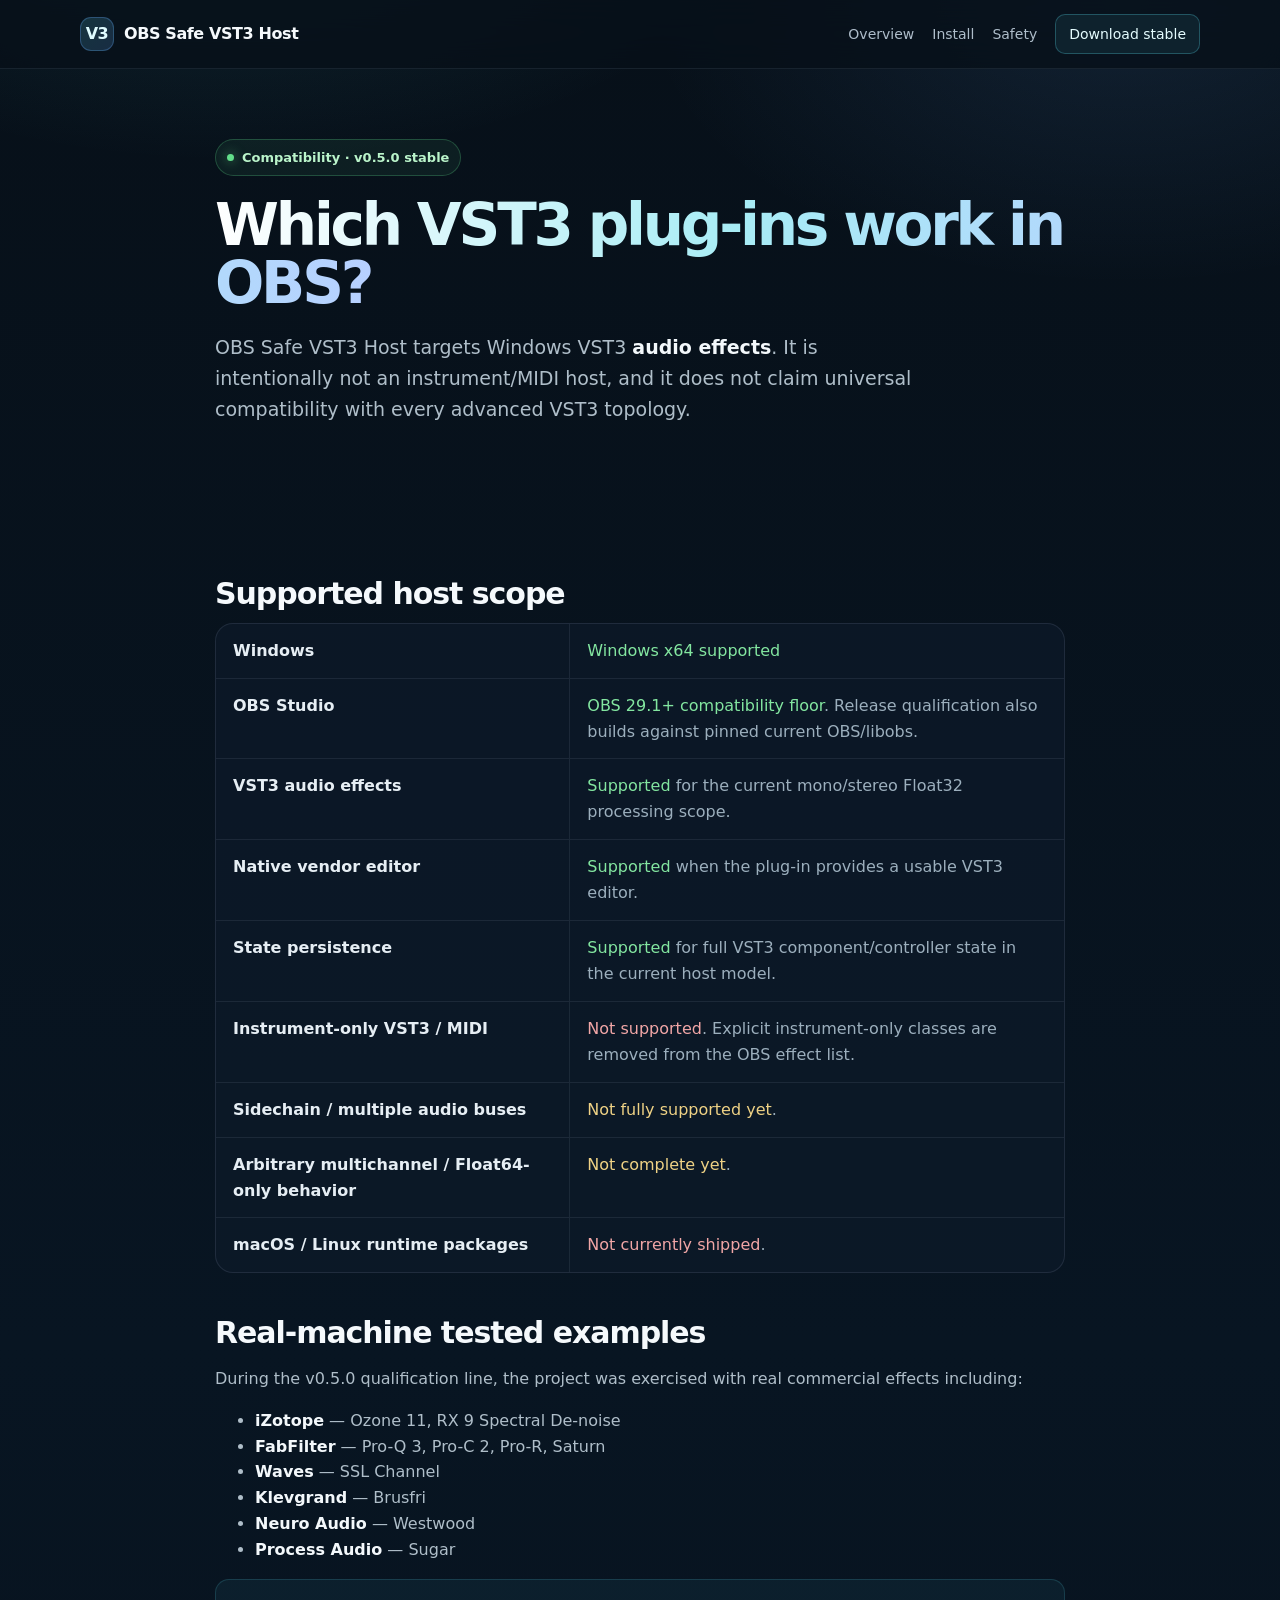
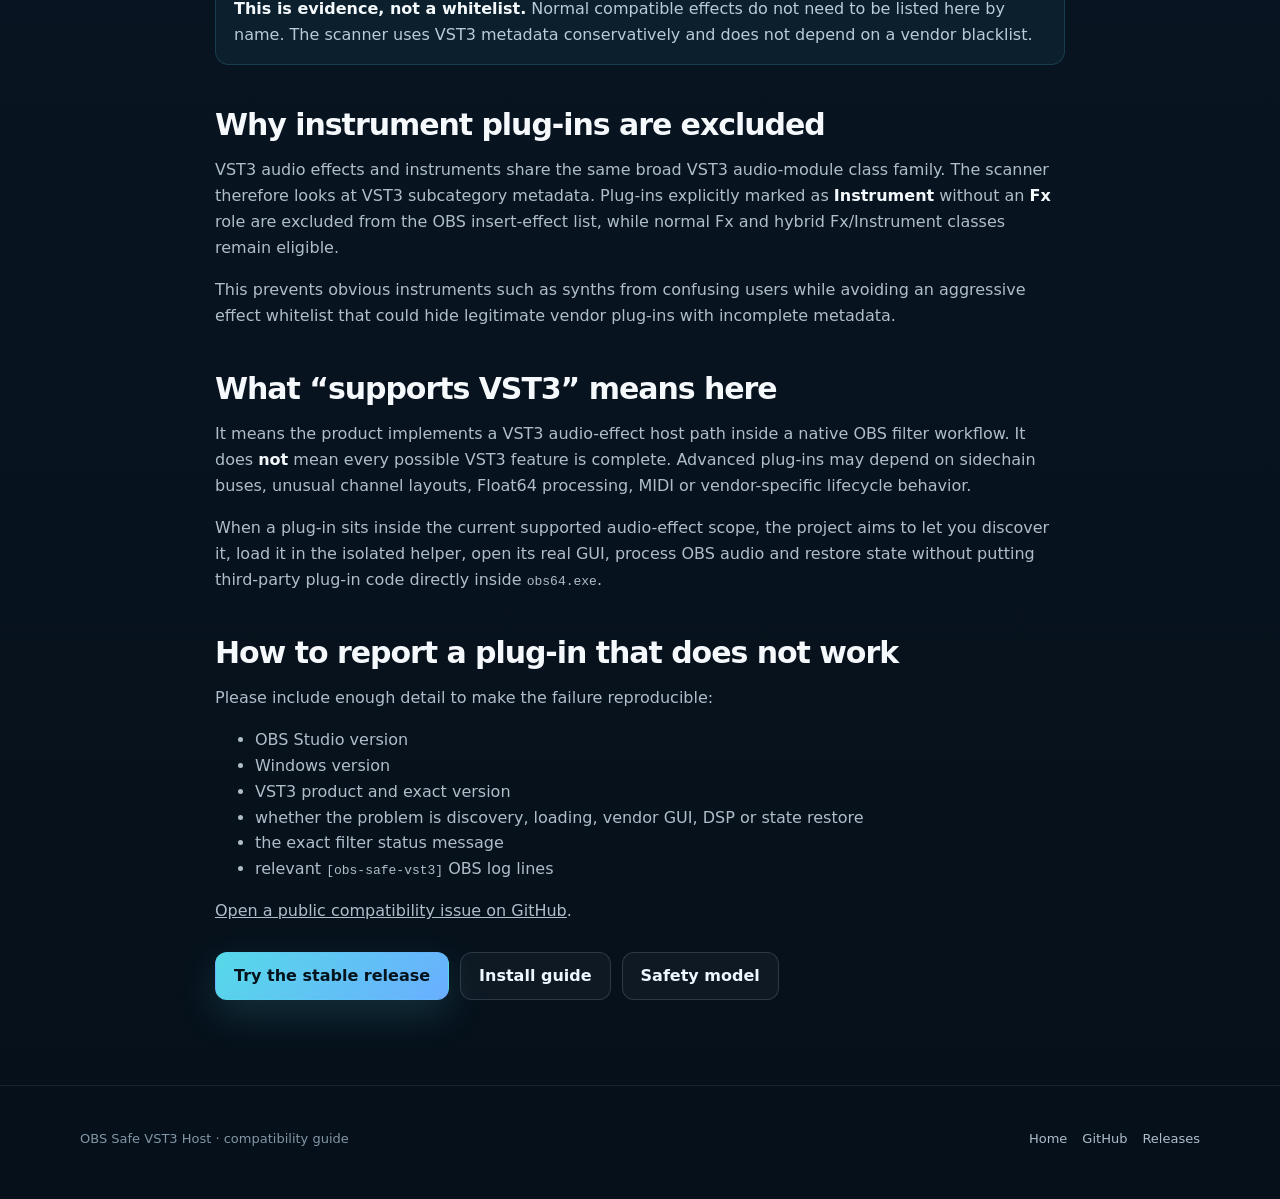
==== docs/compatibility.html @ 2a4b3c39 "docs: add public VST3 compatibility page" ====
<!doctype html>
<html lang="en">
<head>
  <meta charset="utf-8">
  <meta name="viewport" content="width=device-width,initial-scale=1">
  <meta name="theme-color" content="#071019">
  <title>OBS VST3 Compatibility – Which VST3 Plugins Work in OBS?</title>
  <meta name="description" content="OBS Safe VST3 Host compatibility guide: supported VST3 audio effects, tested vendors, OBS versions, Windows scope and current limitations.">
  <meta name="robots" content="index,follow,max-snippet:-1">
  <link rel="canonical" href="https://masarray.github.io/obs-vst3/compatibility.html">
  <link rel="stylesheet" href="site.css">
  <meta property="og:title" content="OBS VST3 Compatibility – Tested Effects and Current Scope">
  <meta property="og:description" content="See the Windows and OBS compatibility scope for VST3 audio effects, plus real-machine tested commercial plug-ins.">
  <meta property="og:url" content="https://masarray.github.io/obs-vst3/compatibility.html">
  <meta property="og:type" content="article">
</head>
<body>
<header class="nav"><div class="wrap navin"><a class="brand" href="./"><span class="mark">V3</span><span>OBS Safe VST3 Host</span></a><nav class="navlinks"><a href="./">Overview</a><a href="install.html">Install</a><a href="safety.html">Safety</a><a class="navcta" href="https://github.com/masarray/obs-vst3/releases/latest">Download stable</a></nav></div></header>
<main>
  <section class="pageHero"><div class="wrap prose"><div class="eyebrow"><span class="pulse"></span> Compatibility · v0.5.0 stable</div><h1><span class="gradient">Which VST3 plug-ins work in OBS?</span></h1><p class="lead">OBS Safe VST3 Host targets Windows VST3 <strong>audio effects</strong>. It is intentionally not an instrument/MIDI host, and it does not claim universal compatibility with every advanced VST3 topology.</p></div></section>
  <section><div class="wrap prose">
    <h2>Supported host scope</h2>
    <div class="compat">
      <div class="row"><div>Windows</div><div><span class="yes">Windows x64 supported</span></div></div>
      <div class="row"><div>OBS Studio</div><div><span class="yes">OBS 29.1+ compatibility floor</span>. Release qualification also builds against pinned current OBS/libobs.</div></div>
      <div class="row"><div>VST3 audio effects</div><div><span class="yes">Supported</span> for the current mono/stereo Float32 processing scope.</div></div>
      <div class="row"><div>Native vendor editor</div><div><span class="yes">Supported</span> when the plug-in provides a usable VST3 editor.</div></div>
      <div class="row"><div>State persistence</div><div><span class="yes">Supported</span> for full VST3 component/controller state in the current host model.</div></div>
      <div class="row"><div>Instrument-only VST3 / MIDI</div><div><span class="no">Not supported</span>. Explicit instrument-only classes are removed from the OBS effect list.</div></div>
      <div class="row"><div>Sidechain / multiple audio buses</div><div><span class="warnTxt">Not fully supported yet</span>.</div></div>
      <div class="row"><div>Arbitrary multichannel / Float64-only behavior</div><div><span class="warnTxt">Not complete yet</span>.</div></div>
      <div class="row"><div>macOS / Linux runtime packages</div><div><span class="no">Not currently shipped</span>.</div></div>
    </div>

    <h2>Real-machine tested examples</h2>
    <p>During the v0.5.0 qualification line, the project was exercised with real commercial effects including:</p>
    <ul>
      <li><strong>iZotope</strong> — Ozone 11, RX 9 Spectral De-noise</li>
      <li><strong>FabFilter</strong> — Pro-Q 3, Pro-C 2, Pro-R, Saturn</li>
      <li><strong>Waves</strong> — SSL Channel</li>
      <li><strong>Klevgrand</strong> — Brusfri</li>
      <li><strong>Neuro Audio</strong> — Westwood</li>
      <li><strong>Process Audio</strong> — Sugar</li>
    </ul>
    <div class="callout"><strong>This is evidence, not a whitelist.</strong> Normal compatible effects do not need to be listed here by name. The scanner uses VST3 metadata conservatively and does not depend on a vendor blacklist.</div>

    <h2>Why instrument plug-ins are excluded</h2>
    <p>VST3 audio effects and instruments share the same broad VST3 audio-module class family. The scanner therefore looks at VST3 subcategory metadata. Plug-ins explicitly marked as <strong>Instrument</strong> without an <strong>Fx</strong> role are excluded from the OBS insert-effect list, while normal Fx and hybrid Fx/Instrument classes remain eligible.</p>
    <p>This prevents obvious instruments such as synths from confusing users while avoiding an aggressive effect whitelist that could hide legitimate vendor plug-ins with incomplete metadata.</p>

    <h2>What “supports VST3” means here</h2>
    <p>It means the product implements a VST3 audio-effect host path inside a native OBS filter workflow. It does <strong>not</strong> mean every possible VST3 feature is complete. Advanced plug-ins may depend on sidechain buses, unusual channel layouts, Float64 processing, MIDI or vendor-specific lifecycle behavior.</p>
    <p>When a plug-in sits inside the current supported audio-effect scope, the project aims to let you discover it, load it in the isolated helper, open its real GUI, process OBS audio and restore state without putting third-party plug-in code directly inside <code>obs64.exe</code>.</p>

    <h2>How to report a plug-in that does not work</h2>
    <p>Please include enough detail to make the failure reproducible:</p>
    <ul>
      <li>OBS Studio version</li>
      <li>Windows version</li>
      <li>VST3 product and exact version</li>
      <li>whether the problem is discovery, loading, vendor GUI, DSP or state restore</li>
      <li>the exact filter status message</li>
      <li>relevant <code>[obs-safe-vst3]</code> OBS log lines</li>
    </ul>
    <p><a href="https://github.com/masarray/obs-vst3/issues">Open a public compatibility issue on GitHub</a>.</p>

    <div class="actions"><a class="btn primary" href="https://github.com/masarray/obs-vst3/releases/latest">Try the stable release</a><a class="btn secondary" href="install.html">Install guide</a><a class="btn secondary" href="safety.html">Safety model</a></div>
  </div></section>
</main>
<footer class="footer"><div class="wrap footerIn"><div>OBS Safe VST3 Host · compatibility guide</div><div class="footerLinks"><a href="./">Home</a><a href="https://github.com/masarray/obs-vst3">GitHub</a><a href="https://github.com/masarray/obs-vst3/releases/latest">Releases</a></div></div></footer>
</body>
</html>
---- docs/site.css ----
:root{--bg:#071019;--bg2:#0a1623;--panel:#0d1b2a;--panel2:#102236;--line:#20364b;--text:#f5f9fc;--muted:#a9bac8;--cyan:#56d9e8;--blue:#6aaeff;--green:#62df8a;--amber:#f2c45e;--danger:#ff9b9b;--max:1120px;--shadow:0 24px 70px rgba(0,0,0,.28)}*{box-sizing:border-box}html{scroll-behavior:smooth}body{margin:0;background:radial-gradient(900px 480px at 18% -5%,rgba(86,217,232,.13),transparent 63%),radial-gradient(780px 460px at 88% 0,rgba(106,174,255,.11),transparent 62%),linear-gradient(180deg,var(--bg) 0%,#081522 48%,#06101a 100%);color:var(--text);font-family:Inter,ui-sans-serif,system-ui,-apple-system,BlinkMacSystemFont,"Segoe UI",sans-serif;line-height:1.62;-webkit-font-smoothing:antialiased}a{color:inherit}.wrap{width:min(var(--max),calc(100% - 36px));margin:0 auto}.nav{position:sticky;top:0;z-index:20;background:rgba(7,16,25,.78);backdrop-filter:blur(16px);border-bottom:1px solid rgba(148,163,184,.12)}.navin{height:68px;display:flex;align-items:center;justify-content:space-between;gap:24px}.brand{display:flex;align-items:center;gap:10px;font-weight:850;text-decoration:none;letter-spacing:-.025em}.mark{width:34px;height:34px;border-radius:11px;display:grid;place-items:center;background:linear-gradient(135deg,rgba(86,217,232,.18),rgba(106,174,255,.18));border:1px solid rgba(106,174,255,.28);font-weight:900;color:#dffbff}.navlinks{display:flex;align-items:center;gap:18px;color:#aebdca;font-size:14px}.navlinks a{text-decoration:none}.navlinks a:hover{color:#fff}.navcta{padding:8px 13px;border:1px solid rgba(86,217,232,.28);border-radius:10px;background:rgba(86,217,232,.08);color:#e5fdff!important}.hero{padding:84px 0 64px}.heroGrid{display:grid;grid-template-columns:1.08fr .92fr;gap:52px;align-items:center}.eyebrow{display:inline-flex;align-items:center;gap:8px;padding:7px 11px;border:1px solid rgba(98,223,138,.25);background:rgba(98,223,138,.07);border-radius:999px;color:#baf4ca;font-size:13px;font-weight:800}.pulse{width:7px;height:7px;background:var(--green);border-radius:50%;box-shadow:0 0 12px rgba(98,223,138,.7)}h1{margin:20px 0 20px;font-size:clamp(42px,6vw,70px);line-height:1;letter-spacing:-.055em}.gradient{background:linear-gradient(90deg,#fff 0%,#a7ecf5 52%,#b7d0ff 100%);-webkit-background-clip:text;background-clip:text;color:transparent}.lead{font-size:19px;color:#b8c7d3;max-width:720px;margin:0}.actions{display:flex;flex-wrap:wrap;gap:11px;margin:28px 0 17px}.btn{display:inline-flex;align-items:center;justify-content:center;gap:8px;min-height:48px;padding:0 18px;border-radius:12px;text-decoration:none;font-weight:850;border:1px solid transparent}.primary{background:linear-gradient(135deg,var(--cyan),var(--blue));color:#04131c;box-shadow:0 14px 38px rgba(86,217,232,.16)}.secondary{border-color:rgba(148,163,184,.23);background:rgba(255,255,255,.035);color:#edf7ff}.trustline{display:flex;flex-wrap:wrap;gap:8px 17px;color:#8fa3b4;font-size:13px}.trustline b{color:#b8f2c8}.mock{border:1px solid rgba(106,174,255,.2);border-radius:23px;background:linear-gradient(180deg,rgba(16,34,54,.92),rgba(9,21,34,.96));padding:24px;box-shadow:var(--shadow)}.mockTop{display:flex;justify-content:space-between;align-items:center;padding-bottom:16px;border-bottom:1px solid rgba(148,163,184,.13);font-size:12px;color:#7f94a5}.dots{display:flex;gap:6px}.dots i{width:8px;height:8px;background:#334b60;border-radius:50%}.form{display:grid;gap:12px;margin-top:19px}.field label{display:block;color:#9fb0bf;font-size:12px;font-weight:750;margin-bottom:6px}.control{height:43px;border:1px solid #28435c;border-radius:10px;background:#101f30;padding:0 13px;display:flex;align-items:center;justify-content:space-between;color:#dfeaf2;font-size:13px}.openBtn{height:49px;border-radius:11px;background:linear-gradient(135deg,rgba(86,217,232,.92),rgba(106,174,255,.95));color:#06131d;display:flex;align-items:center;justify-content:center;font-weight:900}.status{display:flex;gap:8px;align-items:center;color:#a8c5b1;font-size:12px}.status i{width:7px;height:7px;border-radius:50%;background:var(--green)}section{padding:68px 0}.sectionHead{max-width:770px;margin-bottom:32px}.kicker{color:#7edeea;text-transform:uppercase;letter-spacing:.14em;font-size:11px;font-weight:900}h2{font-size:clamp(30px,4vw,46px);line-height:1.08;letter-spacing:-.035em;margin:8px 0 12px}.sectionHead p{color:var(--muted);font-size:17px;margin:0}.grid3{display:grid;grid-template-columns:repeat(3,1fr);gap:15px}.card{border:1px solid rgba(148,163,184,.15);background:rgba(13,27,42,.78);border-radius:18px;padding:23px}.card h3{margin:0 0 8px;font-size:18px}.card p{margin:0;color:#94a8b8;font-size:14px}.icon{width:40px;height:40px;border-radius:12px;display:grid;place-items:center;margin-bottom:15px;background:rgba(86,217,232,.08);border:1px solid rgba(86,217,232,.16);color:#bdf7ff;font-weight:900}.steps{display:grid;grid-template-columns:repeat(3,1fr);gap:16px;counter-reset:s}.step{counter-increment:s;border:1px solid rgba(148,163,184,.15);background:linear-gradient(180deg,rgba(16,34,54,.72),rgba(10,23,36,.74));border-radius:18px;padding:23px}.step:before{content:counter(s);width:34px;height:34px;border-radius:10px;display:grid;place-items:center;background:rgba(106,174,255,.1);border:1px solid rgba(106,174,255,.2);color:#dceeff;font-weight:900;margin-bottom:30px}.step h3{margin:0 0 7px}.step p{margin:0;color:#94a8b8;font-size:14px}.safety{display:grid;grid-template-columns:.9fr 1.1fr;gap:20px}.shield,.copyPanel{border:1px solid rgba(148,163,184,.15);border-radius:22px;background:rgba(13,27,42,.76)}.shield{min-height:360px;display:grid;place-items:center;text-align:center;padding:28px}.shieldMark{width:105px;height:105px;border-radius:28px;display:grid;place-items:center;background:radial-gradient(circle,rgba(86,217,232,.24),rgba(106,174,255,.07));border:1px solid rgba(86,217,232,.24);font-size:46px}.shield strong{display:block;margin-top:16px;font-size:22px}.shield p{color:#9db0be;max-width:390px;margin:7px auto 0;font-size:14px}.copyPanel{padding:28px}.copyPanel h2{margin-top:0}.copyPanel>p{color:var(--muted)}.ticks{display:grid;gap:12px;margin-top:20px}.tick{display:grid;grid-template-columns:24px 1fr;gap:9px;color:#bcc9d3;font-size:14px}.tick b{color:#eef8ff}.tick span:first-child{color:var(--green);font-weight:900}.notice{border:1px solid rgba(242,196,94,.2);background:rgba(242,196,94,.06);border-radius:13px;padding:13px 15px;color:#dec991;font-size:13px;margin-top:18px}.compat{border:1px solid rgba(148,163,184,.15);border-radius:18px;overflow:hidden;background:rgba(13,27,42,.7)}.row{display:grid;grid-template-columns:1fr 1.4fr;border-bottom:1px solid rgba(148,163,184,.12)}.row:last-child{border-bottom:0}.row>div{padding:14px 17px}.row>div:first-child{font-weight:780;color:#e6eef4}.row>div:last-child{border-left:1px solid rgba(148,163,184,.12);color:#9cafbd}.yes{color:#83e6a0}.warnTxt{color:#efd285}.no{color:#f1a6a6}.brands{display:flex;flex-wrap:wrap;gap:9px;margin-top:18px}.brandPill{padding:8px 11px;border-radius:999px;background:rgba(255,255,255,.035);border:1px solid rgba(148,163,184,.15);color:#bccbd6;font-size:13px}.downloadBox{display:grid;grid-template-columns:1.08fr .92fr;gap:20px;border:1px solid rgba(86,217,232,.2);border-radius:23px;padding:28px;background:linear-gradient(135deg,rgba(18,43,61,.78),rgba(11,26,42,.84))}.downloadBox h2{margin-top:0}.downloadBox p{color:#a9bbc8}.releaseCard{border:1px solid rgba(148,163,184,.15);border-radius:17px;background:rgba(5,13,21,.45);padding:19px}.releaseCard strong{display:block;font-size:18px}.releaseCard code{display:block;color:#9de5ee;font-size:12px;overflow-wrap:anywhere;margin:8px 0}.small{font-size:12px!important;color:#8398a9!important}.faq{display:grid;gap:10px}.faq details{border:1px solid rgba(148,163,184,.15);border-radius:14px;background:rgba(13,27,42,.7);padding:15px 17px}.faq summary{cursor:pointer;font-weight:820}.faq p{color:#a8b9c6;font-size:14px;margin:10px 0 2px}.pageHero{padding:70px 0 42px}.pageHero h1{font-size:clamp(38px,5vw,58px);max-width:900px}.prose{max-width:850px}.prose h2{margin-top:44px;font-size:30px}.prose h3{margin-top:28px}.prose p,.prose li{color:#afbec9}.prose strong{color:#f3f8fb}.code{padding:14px 16px;border-radius:12px;background:#040b12;border:1px solid rgba(148,163,184,.15);font:13px/1.6 ui-monospace,SFMono-Regular,Menlo,Consolas,monospace;color:#a7e8ef;overflow:auto}.callout{padding:16px 18px;border-radius:14px;background:rgba(86,217,232,.06);border:1px solid rgba(86,217,232,.16);color:#b8cbd7}.footer{padding:42px 0 50px;border-top:1px solid rgba(148,163,184,.12);color:#8296a6;font-size:13px}.footerIn{display:flex;justify-content:space-between;gap:24px;flex-wrap:wrap}.footer a{color:#aebfcb;text-decoration:none}.footerLinks{display:flex;gap:15px;flex-wrap:wrap}@media(max-width:850px){.heroGrid,.safety,.downloadBox{grid-template-columns:1fr}.grid3,.steps{grid-template-columns:1fr}.mock{max-width:620px}.navlinks a:not(.navcta){display:none}.hero{padding-top:58px}.row{grid-template-columns:1fr}.row>div:last-child{border-left:0;border-top:1px solid rgba(148,163,184,.1)}}
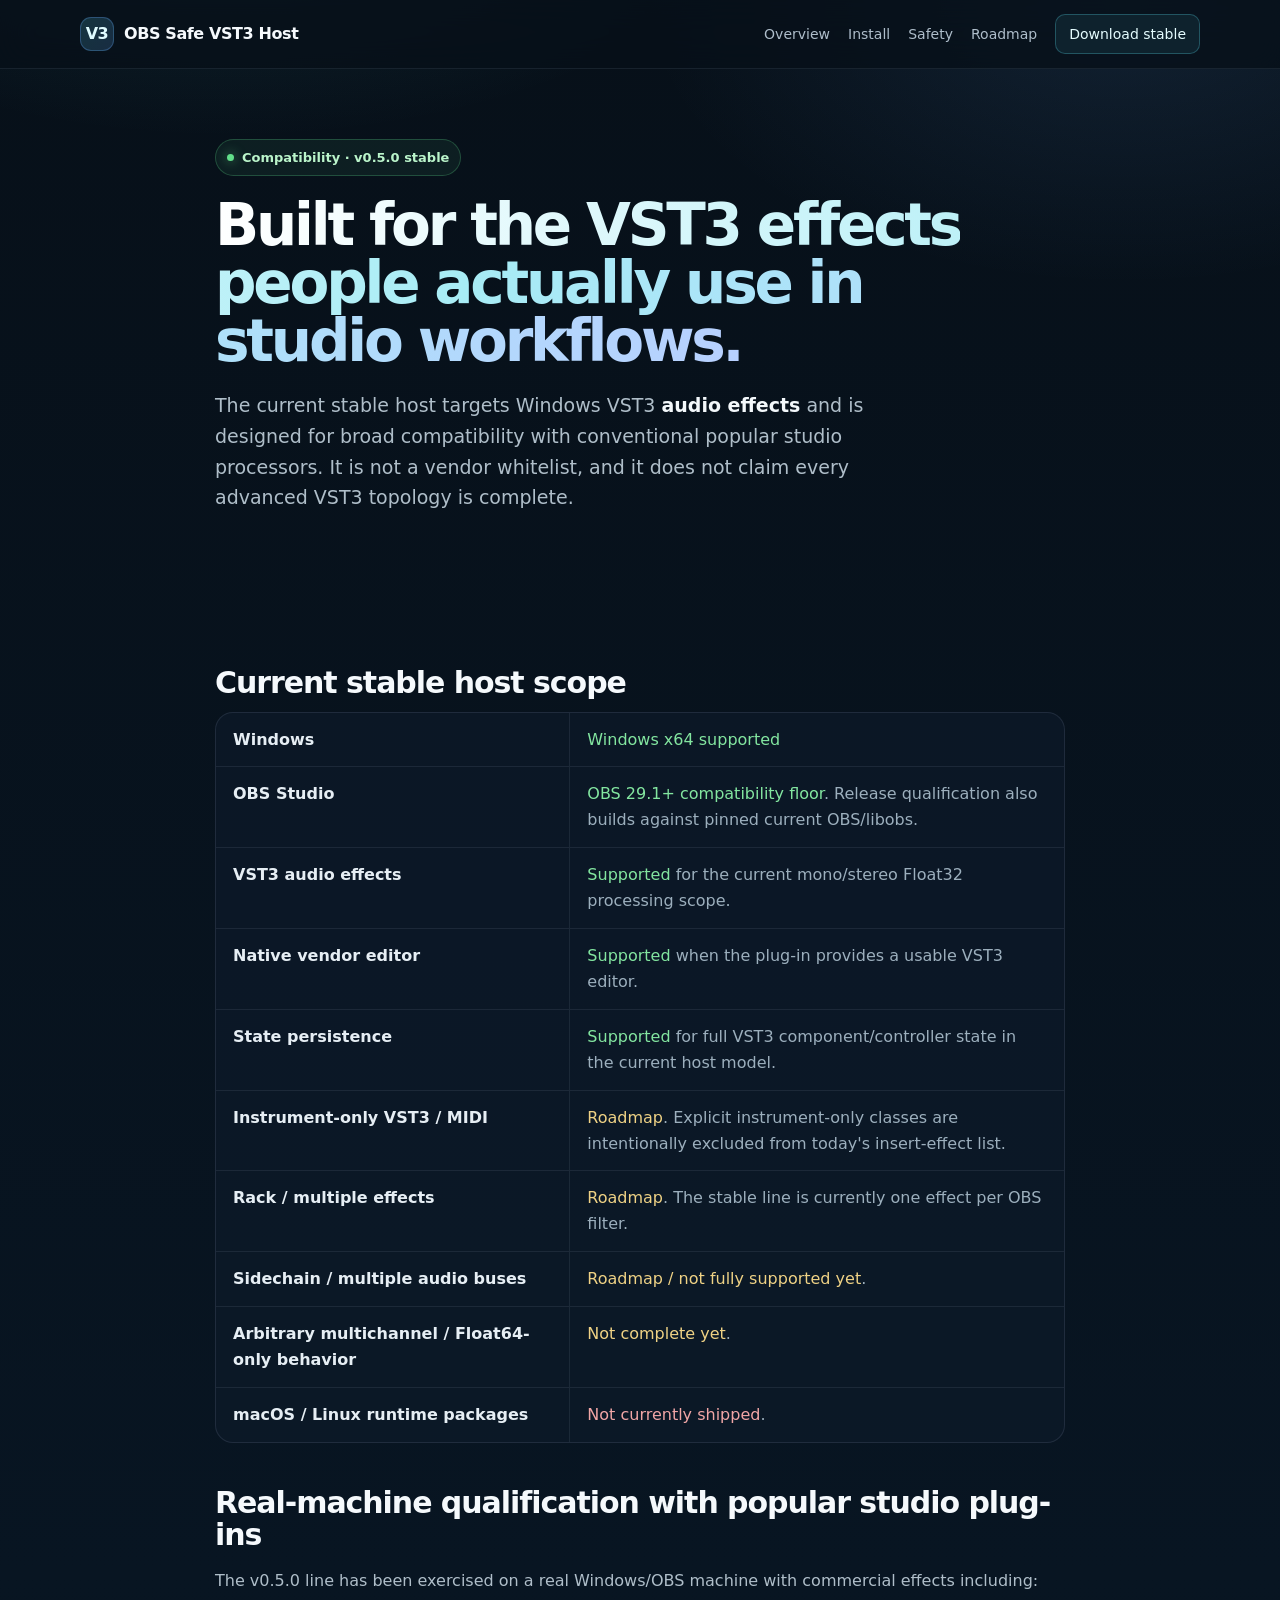
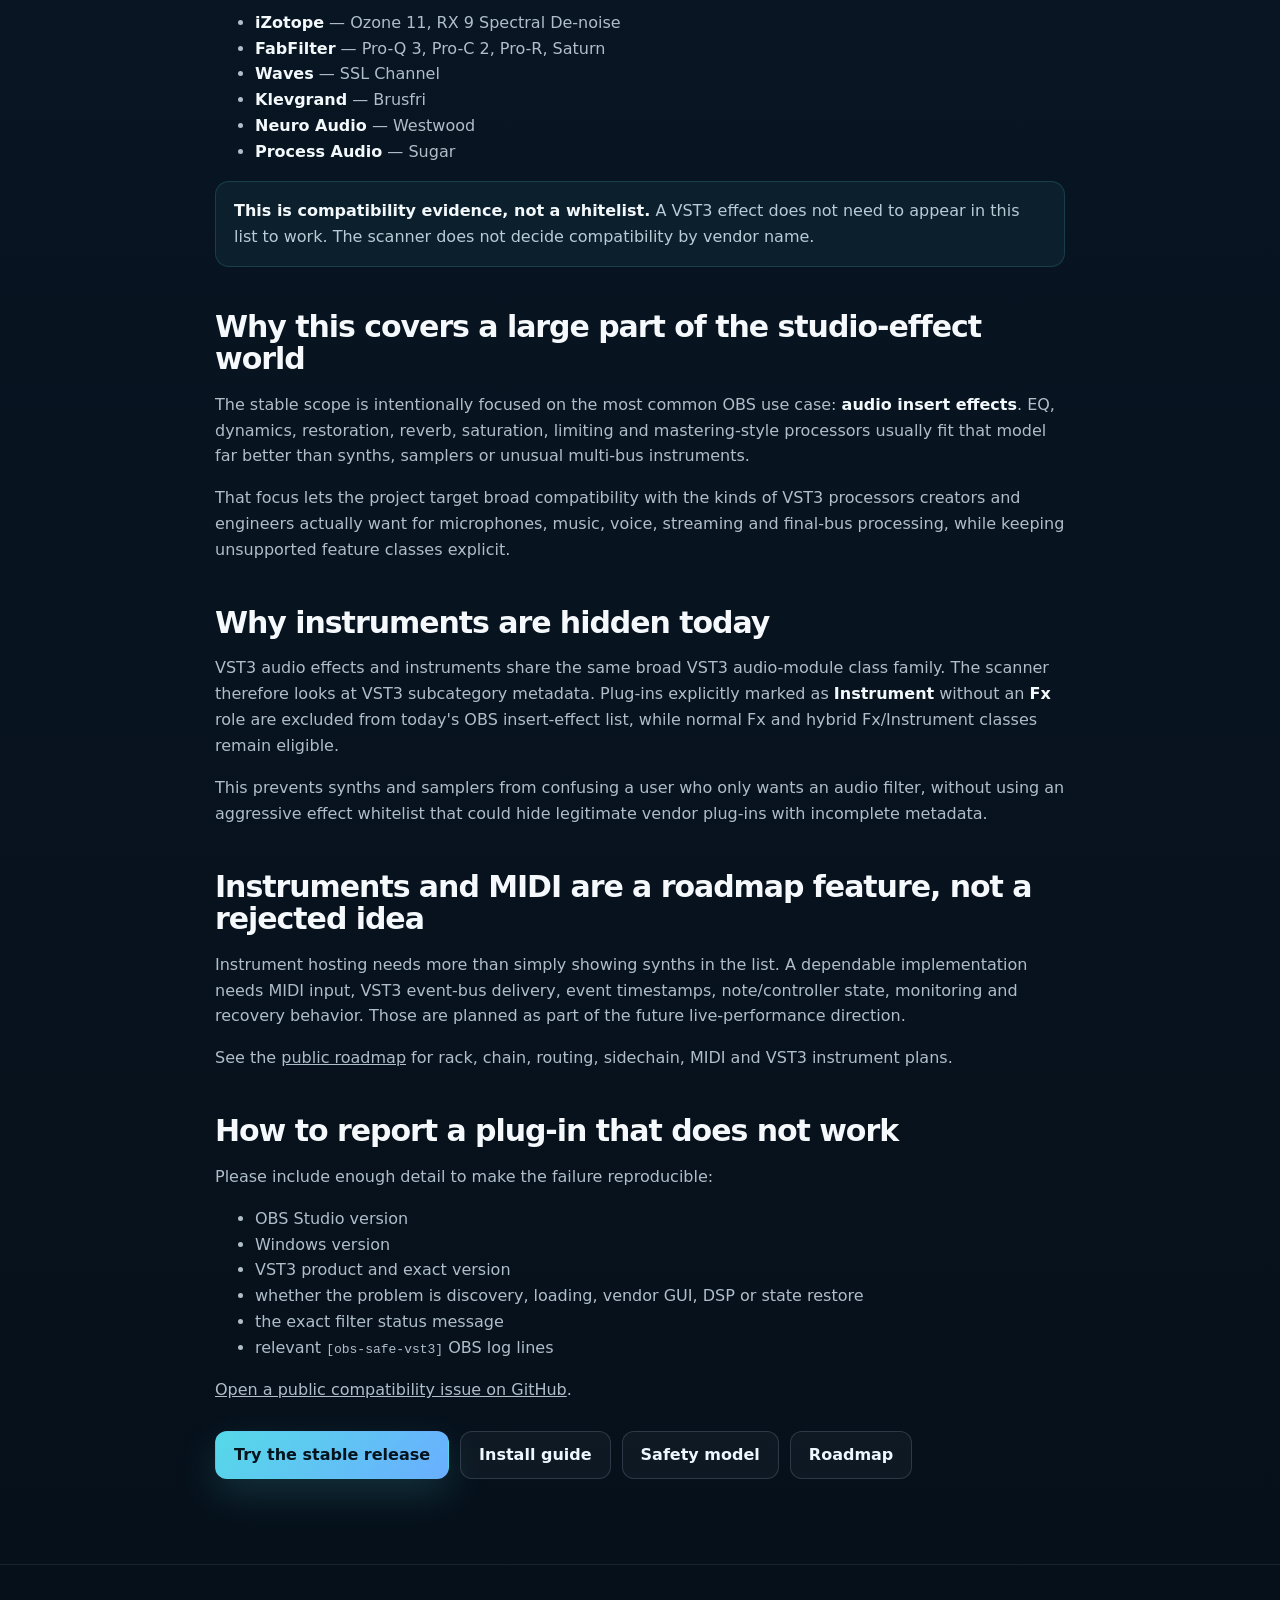
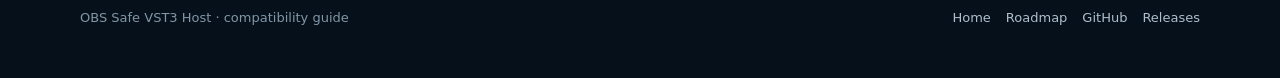
==== commit 98e81ac7: "docs: sharpen popular VST3 compatibility positioning" ====
--- a/docs/compatibility.html
+++ b/docs/compatibility.html
@@ -4,36 +4,37 @@
   <meta charset="utf-8">
   <meta name="viewport" content="width=device-width,initial-scale=1">
   <meta name="theme-color" content="#071019">
-  <title>OBS VST3 Compatibility – Which VST3 Plugins Work in OBS?</title>
-  <meta name="description" content="OBS Safe VST3 Host compatibility guide: supported VST3 audio effects, tested vendors, OBS versions, Windows scope and current limitations.">
+  <title>OBS VST3 Compatibility – Popular Studio Plugins in OBS</title>
+  <meta name="description" content="See which VST3 audio effects work with OBS Safe VST3 Host, real-machine tested studio plug-ins, Windows/OBS scope, limitations and future instrument support.">
   <meta name="robots" content="index,follow,max-snippet:-1">
   <link rel="canonical" href="https://masarray.github.io/obs-vst3/compatibility.html">
   <link rel="stylesheet" href="site.css">
-  <meta property="og:title" content="OBS VST3 Compatibility – Tested Effects and Current Scope">
-  <meta property="og:description" content="See the Windows and OBS compatibility scope for VST3 audio effects, plus real-machine tested commercial plug-ins.">
+  <meta property="og:title" content="OBS VST3 Compatibility – Popular Studio Effects and Current Scope">
+  <meta property="og:description" content="Broad VST3 audio-effect compatibility for OBS, with real-machine qualification across popular commercial studio plug-ins and a clear current scope.">
   <meta property="og:url" content="https://masarray.github.io/obs-vst3/compatibility.html">
   <meta property="og:type" content="article">
 </head>
 <body>
-<header class="nav"><div class="wrap navin"><a class="brand" href="./"><span class="mark">V3</span><span>OBS Safe VST3 Host</span></a><nav class="navlinks"><a href="./">Overview</a><a href="install.html">Install</a><a href="safety.html">Safety</a><a class="navcta" href="https://github.com/masarray/obs-vst3/releases/latest">Download stable</a></nav></div></header>
+<header class="nav"><div class="wrap navin"><a class="brand" href="./"><span class="mark">V3</span><span>OBS Safe VST3 Host</span></a><nav class="navlinks"><a href="./">Overview</a><a href="install.html">Install</a><a href="safety.html">Safety</a><a href="roadmap.html">Roadmap</a><a class="navcta" href="https://github.com/masarray/obs-vst3/releases/latest">Download stable</a></nav></div></header>
 <main>
-  <section class="pageHero"><div class="wrap prose"><div class="eyebrow"><span class="pulse"></span> Compatibility · v0.5.0 stable</div><h1><span class="gradient">Which VST3 plug-ins work in OBS?</span></h1><p class="lead">OBS Safe VST3 Host targets Windows VST3 <strong>audio effects</strong>. It is intentionally not an instrument/MIDI host, and it does not claim universal compatibility with every advanced VST3 topology.</p></div></section>
+  <section class="pageHero"><div class="wrap prose"><div class="eyebrow"><span class="pulse"></span> Compatibility · v0.5.0 stable</div><h1><span class="gradient">Built for the VST3 effects people actually use in studio workflows.</span></h1><p class="lead">The current stable host targets Windows VST3 <strong>audio effects</strong> and is designed for broad compatibility with conventional popular studio processors. It is not a vendor whitelist, and it does not claim every advanced VST3 topology is complete.</p></div></section>
   <section><div class="wrap prose">
-    <h2>Supported host scope</h2>
+    <h2>Current stable host scope</h2>
     <div class="compat">
       <div class="row"><div>Windows</div><div><span class="yes">Windows x64 supported</span></div></div>
       <div class="row"><div>OBS Studio</div><div><span class="yes">OBS 29.1+ compatibility floor</span>. Release qualification also builds against pinned current OBS/libobs.</div></div>
       <div class="row"><div>VST3 audio effects</div><div><span class="yes">Supported</span> for the current mono/stereo Float32 processing scope.</div></div>
       <div class="row"><div>Native vendor editor</div><div><span class="yes">Supported</span> when the plug-in provides a usable VST3 editor.</div></div>
       <div class="row"><div>State persistence</div><div><span class="yes">Supported</span> for full VST3 component/controller state in the current host model.</div></div>
-      <div class="row"><div>Instrument-only VST3 / MIDI</div><div><span class="no">Not supported</span>. Explicit instrument-only classes are removed from the OBS effect list.</div></div>
-      <div class="row"><div>Sidechain / multiple audio buses</div><div><span class="warnTxt">Not fully supported yet</span>.</div></div>
+      <div class="row"><div>Instrument-only VST3 / MIDI</div><div><span class="warnTxt">Roadmap</span>. Explicit instrument-only classes are intentionally excluded from today's insert-effect list.</div></div>
+      <div class="row"><div>Rack / multiple effects</div><div><span class="warnTxt">Roadmap</span>. The stable line is currently one effect per OBS filter.</div></div>
+      <div class="row"><div>Sidechain / multiple audio buses</div><div><span class="warnTxt">Roadmap / not fully supported yet</span>.</div></div>
       <div class="row"><div>Arbitrary multichannel / Float64-only behavior</div><div><span class="warnTxt">Not complete yet</span>.</div></div>
       <div class="row"><div>macOS / Linux runtime packages</div><div><span class="no">Not currently shipped</span>.</div></div>
     </div>
 
-    <h2>Real-machine tested examples</h2>
-    <p>During the v0.5.0 qualification line, the project was exercised with real commercial effects including:</p>
+    <h2>Real-machine qualification with popular studio plug-ins</h2>
+    <p>The v0.5.0 line has been exercised on a real Windows/OBS machine with commercial effects including:</p>
     <ul>
       <li><strong>iZotope</strong> — Ozone 11, RX 9 Spectral De-noise</li>
       <li><strong>FabFilter</strong> — Pro-Q 3, Pro-C 2, Pro-R, Saturn</li>
@@ -42,15 +43,19 @@
       <li><strong>Neuro Audio</strong> — Westwood</li>
       <li><strong>Process Audio</strong> — Sugar</li>
     </ul>
-    <div class="callout"><strong>This is evidence, not a whitelist.</strong> Normal compatible effects do not need to be listed here by name. The scanner uses VST3 metadata conservatively and does not depend on a vendor blacklist.</div>
+    <div class="callout"><strong>This is compatibility evidence, not a whitelist.</strong> A VST3 effect does not need to appear in this list to work. The scanner does not decide compatibility by vendor name.</div>
 
-    <h2>Why instrument plug-ins are excluded</h2>
-    <p>VST3 audio effects and instruments share the same broad VST3 audio-module class family. The scanner therefore looks at VST3 subcategory metadata. Plug-ins explicitly marked as <strong>Instrument</strong> without an <strong>Fx</strong> role are excluded from the OBS insert-effect list, while normal Fx and hybrid Fx/Instrument classes remain eligible.</p>
-    <p>This prevents obvious instruments such as synths from confusing users while avoiding an aggressive effect whitelist that could hide legitimate vendor plug-ins with incomplete metadata.</p>
+    <h2>Why this covers a large part of the studio-effect world</h2>
+    <p>The stable scope is intentionally focused on the most common OBS use case: <strong>audio insert effects</strong>. EQ, dynamics, restoration, reverb, saturation, limiting and mastering-style processors usually fit that model far better than synths, samplers or unusual multi-bus instruments.</p>
+    <p>That focus lets the project target broad compatibility with the kinds of VST3 processors creators and engineers actually want for microphones, music, voice, streaming and final-bus processing, while keeping unsupported feature classes explicit.</p>
 
-    <h2>What “supports VST3” means here</h2>
-    <p>It means the product implements a VST3 audio-effect host path inside a native OBS filter workflow. It does <strong>not</strong> mean every possible VST3 feature is complete. Advanced plug-ins may depend on sidechain buses, unusual channel layouts, Float64 processing, MIDI or vendor-specific lifecycle behavior.</p>
-    <p>When a plug-in sits inside the current supported audio-effect scope, the project aims to let you discover it, load it in the isolated helper, open its real GUI, process OBS audio and restore state without putting third-party plug-in code directly inside <code>obs64.exe</code>.</p>
+    <h2>Why instruments are hidden today</h2>
+    <p>VST3 audio effects and instruments share the same broad VST3 audio-module class family. The scanner therefore looks at VST3 subcategory metadata. Plug-ins explicitly marked as <strong>Instrument</strong> without an <strong>Fx</strong> role are excluded from today's OBS insert-effect list, while normal Fx and hybrid Fx/Instrument classes remain eligible.</p>
+    <p>This prevents synths and samplers from confusing a user who only wants an audio filter, without using an aggressive effect whitelist that could hide legitimate vendor plug-ins with incomplete metadata.</p>
+
+    <h2>Instruments and MIDI are a roadmap feature, not a rejected idea</h2>
+    <p>Instrument hosting needs more than simply showing synths in the list. A dependable implementation needs MIDI input, VST3 event-bus delivery, event timestamps, note/controller state, monitoring and recovery behavior. Those are planned as part of the future live-performance direction.</p>
+    <p>See the <a href="roadmap.html">public roadmap</a> for rack, chain, routing, sidechain, MIDI and VST3 instrument plans.</p>
 
     <h2>How to report a plug-in that does not work</h2>
     <p>Please include enough detail to make the failure reproducible:</p>
@@ -64,9 +69,9 @@
     </ul>
     <p><a href="https://github.com/masarray/obs-vst3/issues">Open a public compatibility issue on GitHub</a>.</p>
 
-    <div class="actions"><a class="btn primary" href="https://github.com/masarray/obs-vst3/releases/latest">Try the stable release</a><a class="btn secondary" href="install.html">Install guide</a><a class="btn secondary" href="safety.html">Safety model</a></div>
+    <div class="actions"><a class="btn primary" href="https://github.com/masarray/obs-vst3/releases/latest">Try the stable release</a><a class="btn secondary" href="install.html">Install guide</a><a class="btn secondary" href="safety.html">Safety model</a><a class="btn secondary" href="roadmap.html">Roadmap</a></div>
   </div></section>
 </main>
-<footer class="footer"><div class="wrap footerIn"><div>OBS Safe VST3 Host · compatibility guide</div><div class="footerLinks"><a href="./">Home</a><a href="https://github.com/masarray/obs-vst3">GitHub</a><a href="https://github.com/masarray/obs-vst3/releases/latest">Releases</a></div></div></footer>
+<footer class="footer"><div class="wrap footerIn"><div>OBS Safe VST3 Host · compatibility guide</div><div class="footerLinks"><a href="./">Home</a><a href="roadmap.html">Roadmap</a><a href="https://github.com/masarray/obs-vst3">GitHub</a><a href="https://github.com/masarray/obs-vst3/releases/latest">Releases</a></div></div></footer>
 </body>
 </html>
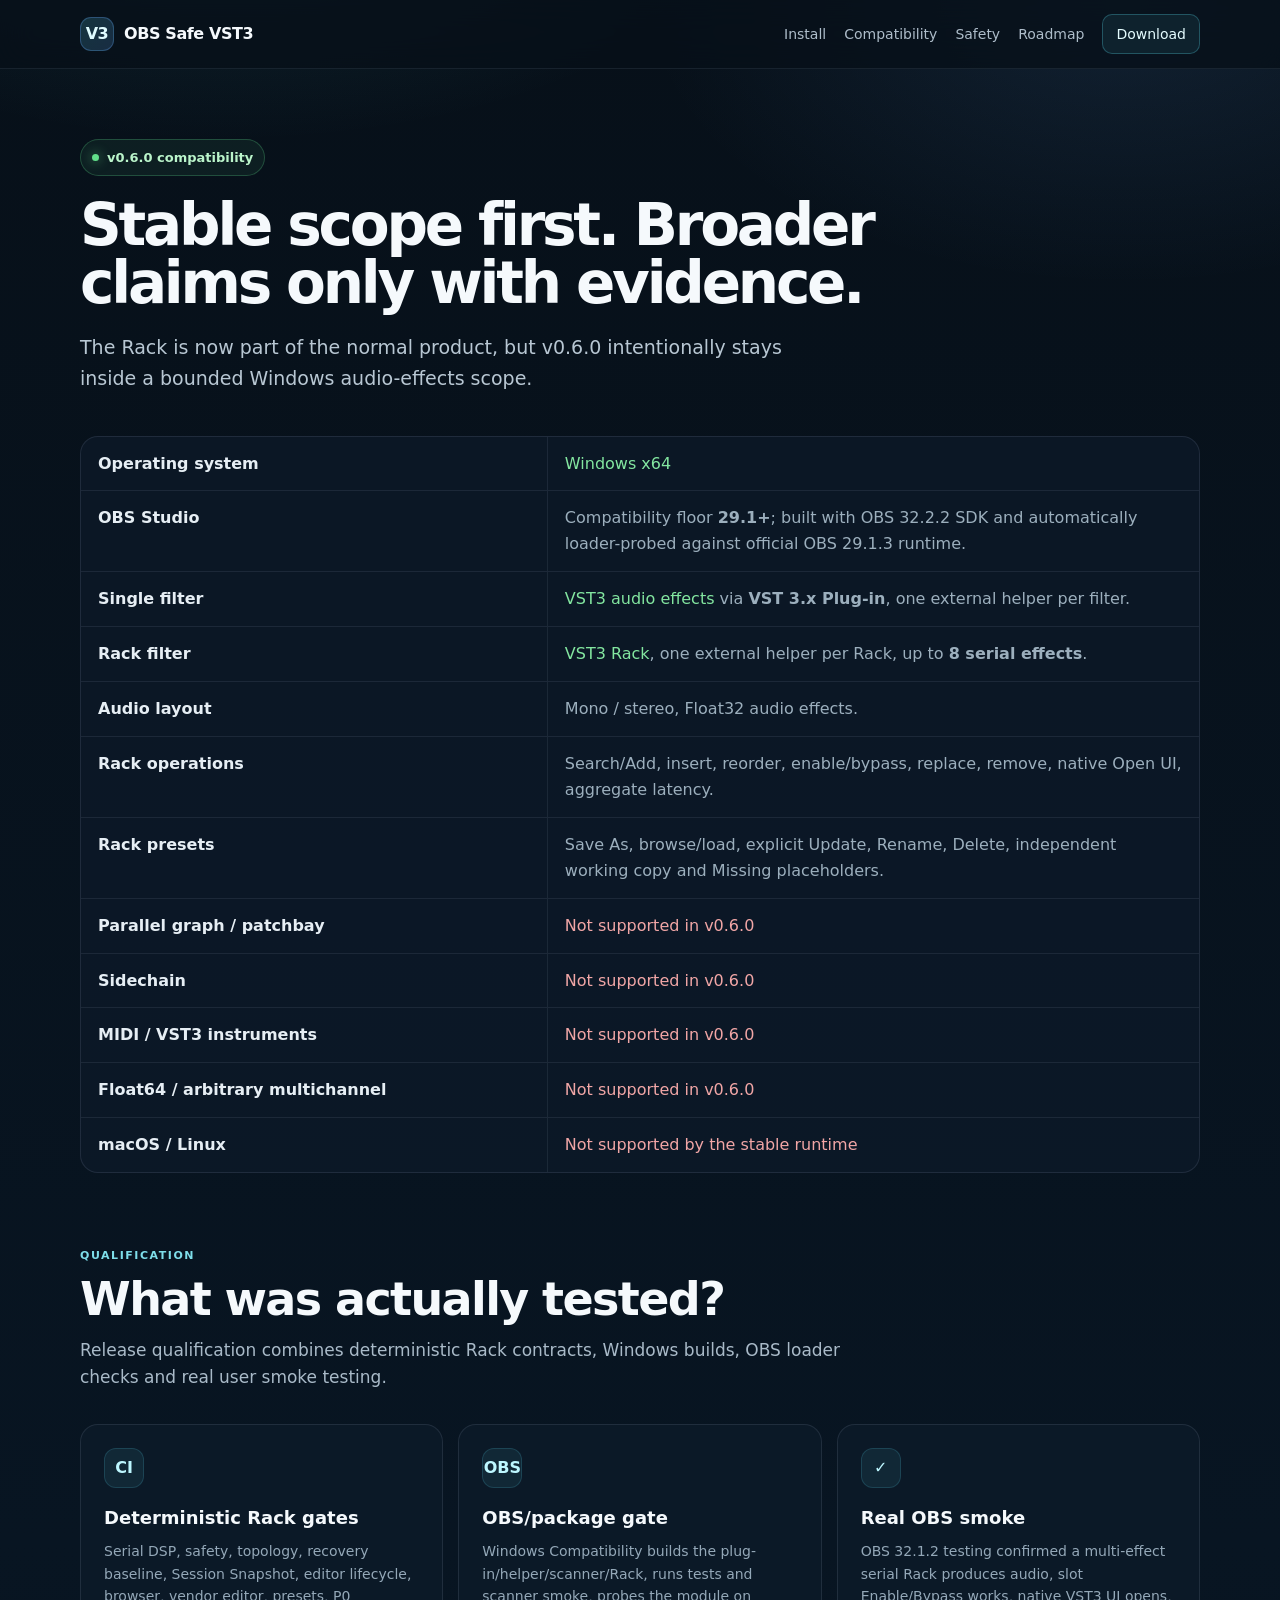
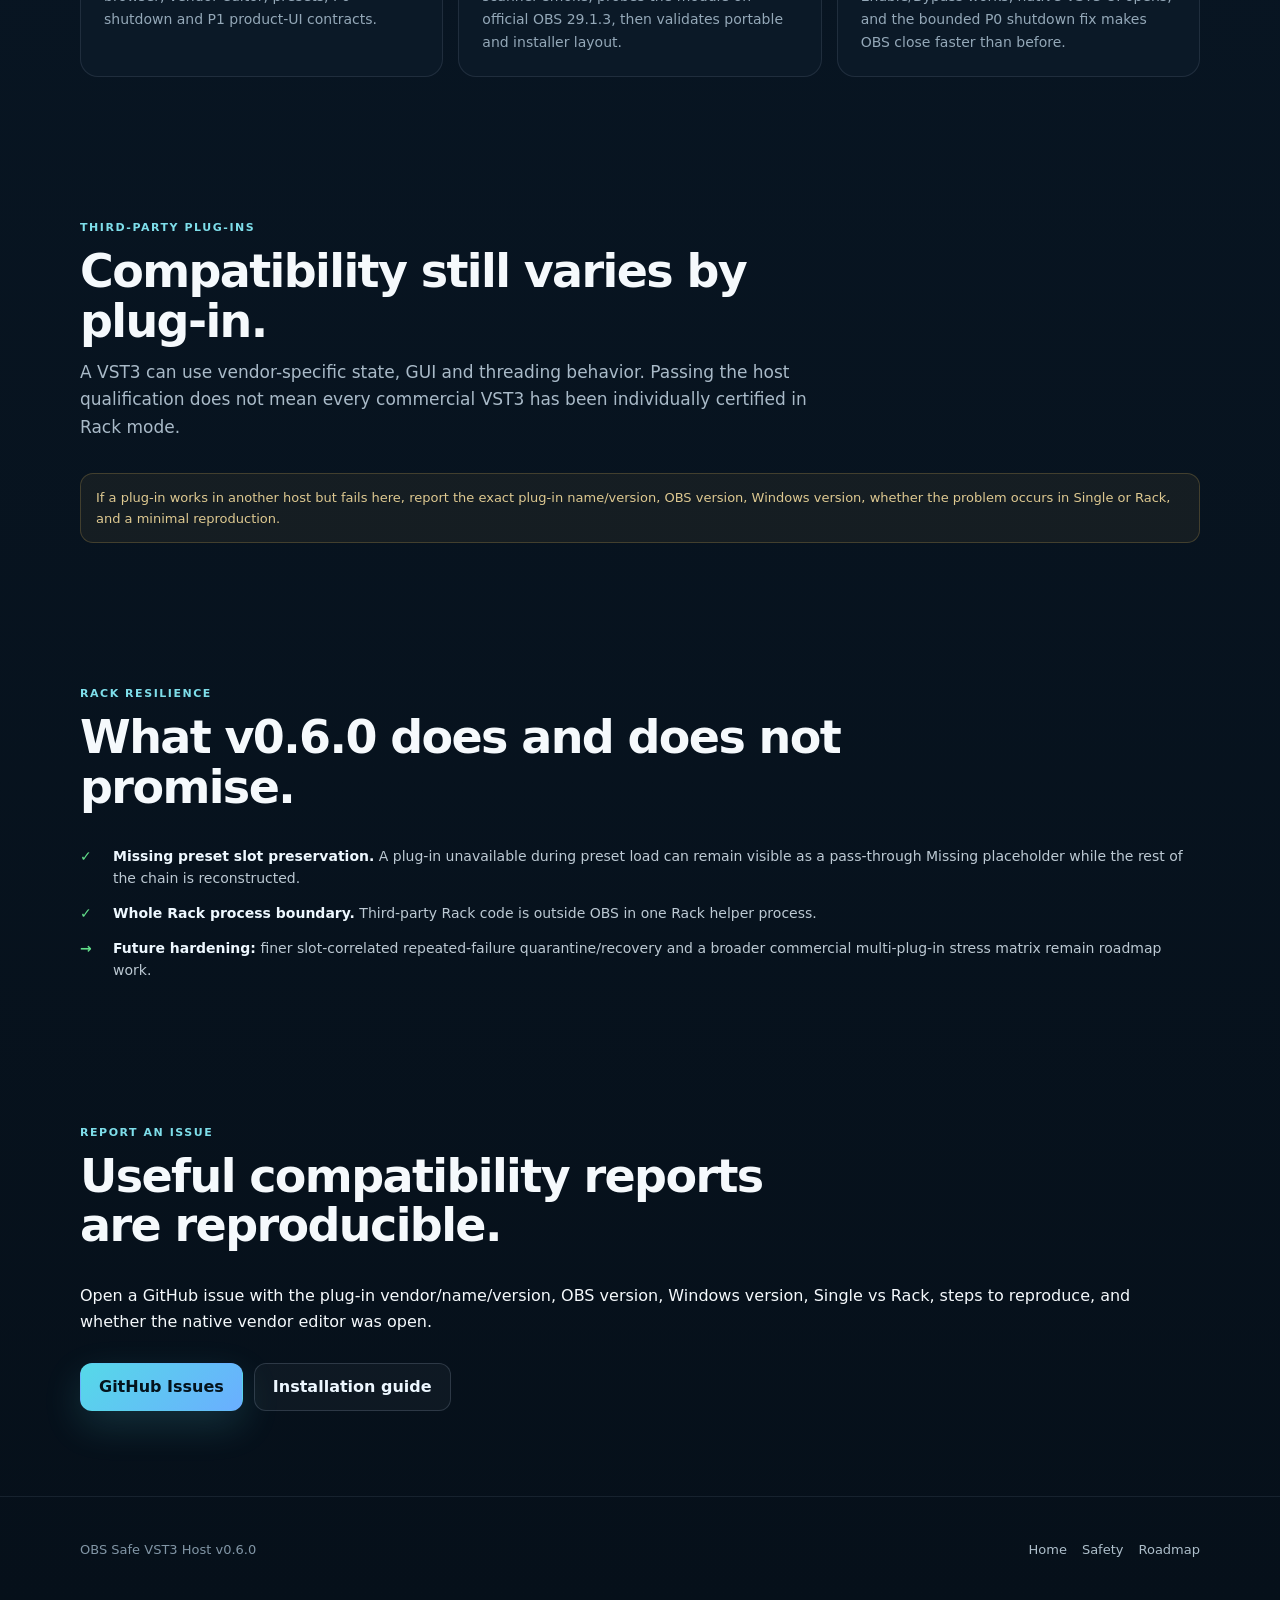
==== commit debe293d: "docs: update v0.6.0 compatibility scope" ====
--- a/docs/compatibility.html
+++ b/docs/compatibility.html
@@ -1,77 +1,24 @@
 <!doctype html>
-<html lang="en">
-<head>
-  <meta charset="utf-8">
-  <meta name="viewport" content="width=device-width,initial-scale=1">
-  <meta name="theme-color" content="#071019">
-  <title>OBS VST3 Compatibility – Popular Studio Plugins in OBS</title>
-  <meta name="description" content="See which VST3 audio effects work with OBS Safe VST3 Host, real-machine tested studio plug-ins, Windows/OBS scope, limitations and future instrument support.">
-  <meta name="robots" content="index,follow,max-snippet:-1">
-  <link rel="canonical" href="https://masarray.github.io/obs-vst3/compatibility.html">
-  <link rel="stylesheet" href="site.css">
-  <meta property="og:title" content="OBS VST3 Compatibility – Popular Studio Effects and Current Scope">
-  <meta property="og:description" content="Broad VST3 audio-effect compatibility for OBS, with real-machine qualification across popular commercial studio plug-ins and a clear current scope.">
-  <meta property="og:url" content="https://masarray.github.io/obs-vst3/compatibility.html">
-  <meta property="og:type" content="article">
-</head>
-<body>
-<header class="nav"><div class="wrap navin"><a class="brand" href="./"><span class="mark">V3</span><span>OBS Safe VST3 Host</span></a><nav class="navlinks"><a href="./">Overview</a><a href="install.html">Install</a><a href="safety.html">Safety</a><a href="roadmap.html">Roadmap</a><a class="navcta" href="https://github.com/masarray/obs-vst3/releases/latest">Download stable</a></nav></div></header>
-<main>
-  <section class="pageHero"><div class="wrap prose"><div class="eyebrow"><span class="pulse"></span> Compatibility · v0.5.0 stable</div><h1><span class="gradient">Built for the VST3 effects people actually use in studio workflows.</span></h1><p class="lead">The current stable host targets Windows VST3 <strong>audio effects</strong> and is designed for broad compatibility with conventional popular studio processors. It is not a vendor whitelist, and it does not claim every advanced VST3 topology is complete.</p></div></section>
-  <section><div class="wrap prose">
-    <h2>Current stable host scope</h2>
-    <div class="compat">
-      <div class="row"><div>Windows</div><div><span class="yes">Windows x64 supported</span></div></div>
-      <div class="row"><div>OBS Studio</div><div><span class="yes">OBS 29.1+ compatibility floor</span>. Release qualification also builds against pinned current OBS/libobs.</div></div>
-      <div class="row"><div>VST3 audio effects</div><div><span class="yes">Supported</span> for the current mono/stereo Float32 processing scope.</div></div>
-      <div class="row"><div>Native vendor editor</div><div><span class="yes">Supported</span> when the plug-in provides a usable VST3 editor.</div></div>
-      <div class="row"><div>State persistence</div><div><span class="yes">Supported</span> for full VST3 component/controller state in the current host model.</div></div>
-      <div class="row"><div>Instrument-only VST3 / MIDI</div><div><span class="warnTxt">Roadmap</span>. Explicit instrument-only classes are intentionally excluded from today's insert-effect list.</div></div>
-      <div class="row"><div>Rack / multiple effects</div><div><span class="warnTxt">Roadmap</span>. The stable line is currently one effect per OBS filter.</div></div>
-      <div class="row"><div>Sidechain / multiple audio buses</div><div><span class="warnTxt">Roadmap / not fully supported yet</span>.</div></div>
-      <div class="row"><div>Arbitrary multichannel / Float64-only behavior</div><div><span class="warnTxt">Not complete yet</span>.</div></div>
-      <div class="row"><div>macOS / Linux runtime packages</div><div><span class="no">Not currently shipped</span>.</div></div>
-    </div>
-
-    <h2>Real-machine qualification with popular studio plug-ins</h2>
-    <p>The v0.5.0 line has been exercised on a real Windows/OBS machine with commercial effects including:</p>
-    <ul>
-      <li><strong>iZotope</strong> — Ozone 11, RX 9 Spectral De-noise</li>
-      <li><strong>FabFilter</strong> — Pro-Q 3, Pro-C 2, Pro-R, Saturn</li>
-      <li><strong>Waves</strong> — SSL Channel</li>
-      <li><strong>Klevgrand</strong> — Brusfri</li>
-      <li><strong>Neuro Audio</strong> — Westwood</li>
-      <li><strong>Process Audio</strong> — Sugar</li>
-    </ul>
-    <div class="callout"><strong>This is compatibility evidence, not a whitelist.</strong> A VST3 effect does not need to appear in this list to work. The scanner does not decide compatibility by vendor name.</div>
-
-    <h2>Why this covers a large part of the studio-effect world</h2>
-    <p>The stable scope is intentionally focused on the most common OBS use case: <strong>audio insert effects</strong>. EQ, dynamics, restoration, reverb, saturation, limiting and mastering-style processors usually fit that model far better than synths, samplers or unusual multi-bus instruments.</p>
-    <p>That focus lets the project target broad compatibility with the kinds of VST3 processors creators and engineers actually want for microphones, music, voice, streaming and final-bus processing, while keeping unsupported feature classes explicit.</p>
-
-    <h2>Why instruments are hidden today</h2>
-    <p>VST3 audio effects and instruments share the same broad VST3 audio-module class family. The scanner therefore looks at VST3 subcategory metadata. Plug-ins explicitly marked as <strong>Instrument</strong> without an <strong>Fx</strong> role are excluded from today's OBS insert-effect list, while normal Fx and hybrid Fx/Instrument classes remain eligible.</p>
-    <p>This prevents synths and samplers from confusing a user who only wants an audio filter, without using an aggressive effect whitelist that could hide legitimate vendor plug-ins with incomplete metadata.</p>
-
-    <h2>Instruments and MIDI are a roadmap feature, not a rejected idea</h2>
-    <p>Instrument hosting needs more than simply showing synths in the list. A dependable implementation needs MIDI input, VST3 event-bus delivery, event timestamps, note/controller state, monitoring and recovery behavior. Those are planned as part of the future live-performance direction.</p>
-    <p>See the <a href="roadmap.html">public roadmap</a> for rack, chain, routing, sidechain, MIDI and VST3 instrument plans.</p>
-
-    <h2>How to report a plug-in that does not work</h2>
-    <p>Please include enough detail to make the failure reproducible:</p>
-    <ul>
-      <li>OBS Studio version</li>
-      <li>Windows version</li>
-      <li>VST3 product and exact version</li>
-      <li>whether the problem is discovery, loading, vendor GUI, DSP or state restore</li>
-      <li>the exact filter status message</li>
-      <li>relevant <code>[obs-safe-vst3]</code> OBS log lines</li>
-    </ul>
-    <p><a href="https://github.com/masarray/obs-vst3/issues">Open a public compatibility issue on GitHub</a>.</p>
-
-    <div class="actions"><a class="btn primary" href="https://github.com/masarray/obs-vst3/releases/latest">Try the stable release</a><a class="btn secondary" href="install.html">Install guide</a><a class="btn secondary" href="safety.html">Safety model</a><a class="btn secondary" href="roadmap.html">Roadmap</a></div>
-  </div></section>
-</main>
-<footer class="footer"><div class="wrap footerIn"><div>OBS Safe VST3 Host · compatibility guide</div><div class="footerLinks"><a href="./">Home</a><a href="roadmap.html">Roadmap</a><a href="https://github.com/masarray/obs-vst3">GitHub</a><a href="https://github.com/masarray/obs-vst3/releases/latest">Releases</a></div></div></footer>
-</body>
-</html>
+<html lang="en"><head><meta charset="utf-8"><meta name="viewport" content="width=device-width,initial-scale=1"><title>Compatibility — OBS Safe VST3 Host v0.6.0</title><meta name="description" content="Compatibility scope for OBS Safe VST3 Host and VST3 Rack v0.6.0."><link rel="stylesheet" href="site.css"></head><body>
+<nav class="nav"><div class="wrap navin"><a class="brand" href="index.html"><span class="mark">V3</span>OBS Safe VST3</a><div class="navlinks"><a href="install.html">Install</a><a href="compatibility.html">Compatibility</a><a href="safety.html">Safety</a><a href="roadmap.html">Roadmap</a><a class="navcta" href="https://github.com/masarray/obs-vst3/releases/latest">Download</a></div></div></nav>
+<header class="pageHero"><div class="wrap"><span class="eyebrow"><span class="pulse"></span>v0.6.0 compatibility</span><h1>Stable scope first. Broader claims only with evidence.</h1><p class="lead">The Rack is now part of the normal product, but v0.6.0 intentionally stays inside a bounded Windows audio-effects scope.</p></div></header>
+<main class="wrap">
+<div class="compat">
+<div class="row"><div>Operating system</div><div><span class="yes">Windows x64</span></div></div>
+<div class="row"><div>OBS Studio</div><div>Compatibility floor <strong>29.1+</strong>; built with OBS 32.2.2 SDK and automatically loader-probed against official OBS 29.1.3 runtime.</div></div>
+<div class="row"><div>Single filter</div><div><span class="yes">VST3 audio effects</span> via <strong>VST 3.x Plug-in</strong>, one external helper per filter.</div></div>
+<div class="row"><div>Rack filter</div><div><span class="yes">VST3 Rack</span>, one external helper per Rack, up to <strong>8 serial effects</strong>.</div></div>
+<div class="row"><div>Audio layout</div><div>Mono / stereo, Float32 audio effects.</div></div>
+<div class="row"><div>Rack operations</div><div>Search/Add, insert, reorder, enable/bypass, replace, remove, native Open UI, aggregate latency.</div></div>
+<div class="row"><div>Rack presets</div><div>Save As, browse/load, explicit Update, Rename, Delete, independent working copy and Missing placeholders.</div></div>
+<div class="row"><div>Parallel graph / patchbay</div><div><span class="no">Not supported in v0.6.0</span></div></div>
+<div class="row"><div>Sidechain</div><div><span class="no">Not supported in v0.6.0</span></div></div>
+<div class="row"><div>MIDI / VST3 instruments</div><div><span class="no">Not supported in v0.6.0</span></div></div>
+<div class="row"><div>Float64 / arbitrary multichannel</div><div><span class="no">Not supported in v0.6.0</span></div></div>
+<div class="row"><div>macOS / Linux</div><div><span class="no">Not supported by the stable runtime</span></div></div>
+</div>
+<section><div class="sectionHead"><span class="kicker">Qualification</span><h2>What was actually tested?</h2><p>Release qualification combines deterministic Rack contracts, Windows builds, OBS loader checks and real user smoke testing.</p></div><div class="grid3"><div class="card"><div class="icon">CI</div><h3>Deterministic Rack gates</h3><p>Serial DSP, safety, topology, recovery baseline, Session Snapshot, editor lifecycle, browser, vendor editor, presets, P0 shutdown and P1 product-UI contracts.</p></div><div class="card"><div class="icon">OBS</div><h3>OBS/package gate</h3><p>Windows Compatibility builds the plug-in/helper/scanner/Rack, runs tests and scanner smoke, probes the module on official OBS 29.1.3, then validates portable and installer layout.</p></div><div class="card"><div class="icon">✓</div><h3>Real OBS smoke</h3><p>OBS 32.1.2 testing confirmed a multi-effect serial Rack produces audio, slot Enable/Bypass works, native VST3 UI opens, and the bounded P0 shutdown fix makes OBS close faster than before.</p></div></div></section>
+<section><div class="sectionHead"><span class="kicker">Third-party plug-ins</span><h2>Compatibility still varies by plug-in.</h2><p>A VST3 can use vendor-specific state, GUI and threading behavior. Passing the host qualification does not mean every commercial VST3 has been individually certified in Rack mode.</p></div><div class="notice">If a plug-in works in another host but fails here, report the exact plug-in name/version, OBS version, Windows version, whether the problem occurs in Single or Rack, and a minimal reproduction.</div></section>
+<section><div class="sectionHead"><span class="kicker">Rack resilience</span><h2>What v0.6.0 does and does not promise.</h2></div><div class="ticks"><div class="tick"><span>✓</span><div><b>Missing preset slot preservation.</b> A plug-in unavailable during preset load can remain visible as a pass-through Missing placeholder while the rest of the chain is reconstructed.</div></div><div class="tick"><span>✓</span><div><b>Whole Rack process boundary.</b> Third-party Rack code is outside OBS in one Rack helper process.</div></div><div class="tick"><span>→</span><div><b>Future hardening:</b> finer slot-correlated repeated-failure quarantine/recovery and a broader commercial multi-plug-in stress matrix remain roadmap work.</div></div></div></section>
+<section><div class="sectionHead"><span class="kicker">Report an issue</span><h2>Useful compatibility reports are reproducible.</h2></div><p>Open a GitHub issue with the plug-in vendor/name/version, OBS version, Windows version, Single vs Rack, steps to reproduce, and whether the native vendor editor was open.</p><div class="actions"><a class="btn primary" href="https://github.com/masarray/obs-vst3/issues">GitHub Issues</a><a class="btn secondary" href="install.html">Installation guide</a></div></section>
+</main><footer class="footer"><div class="wrap footerIn"><span>OBS Safe VST3 Host v0.6.0</span><div class="footerLinks"><a href="index.html">Home</a><a href="safety.html">Safety</a><a href="roadmap.html">Roadmap</a></div></div></footer></body></html>
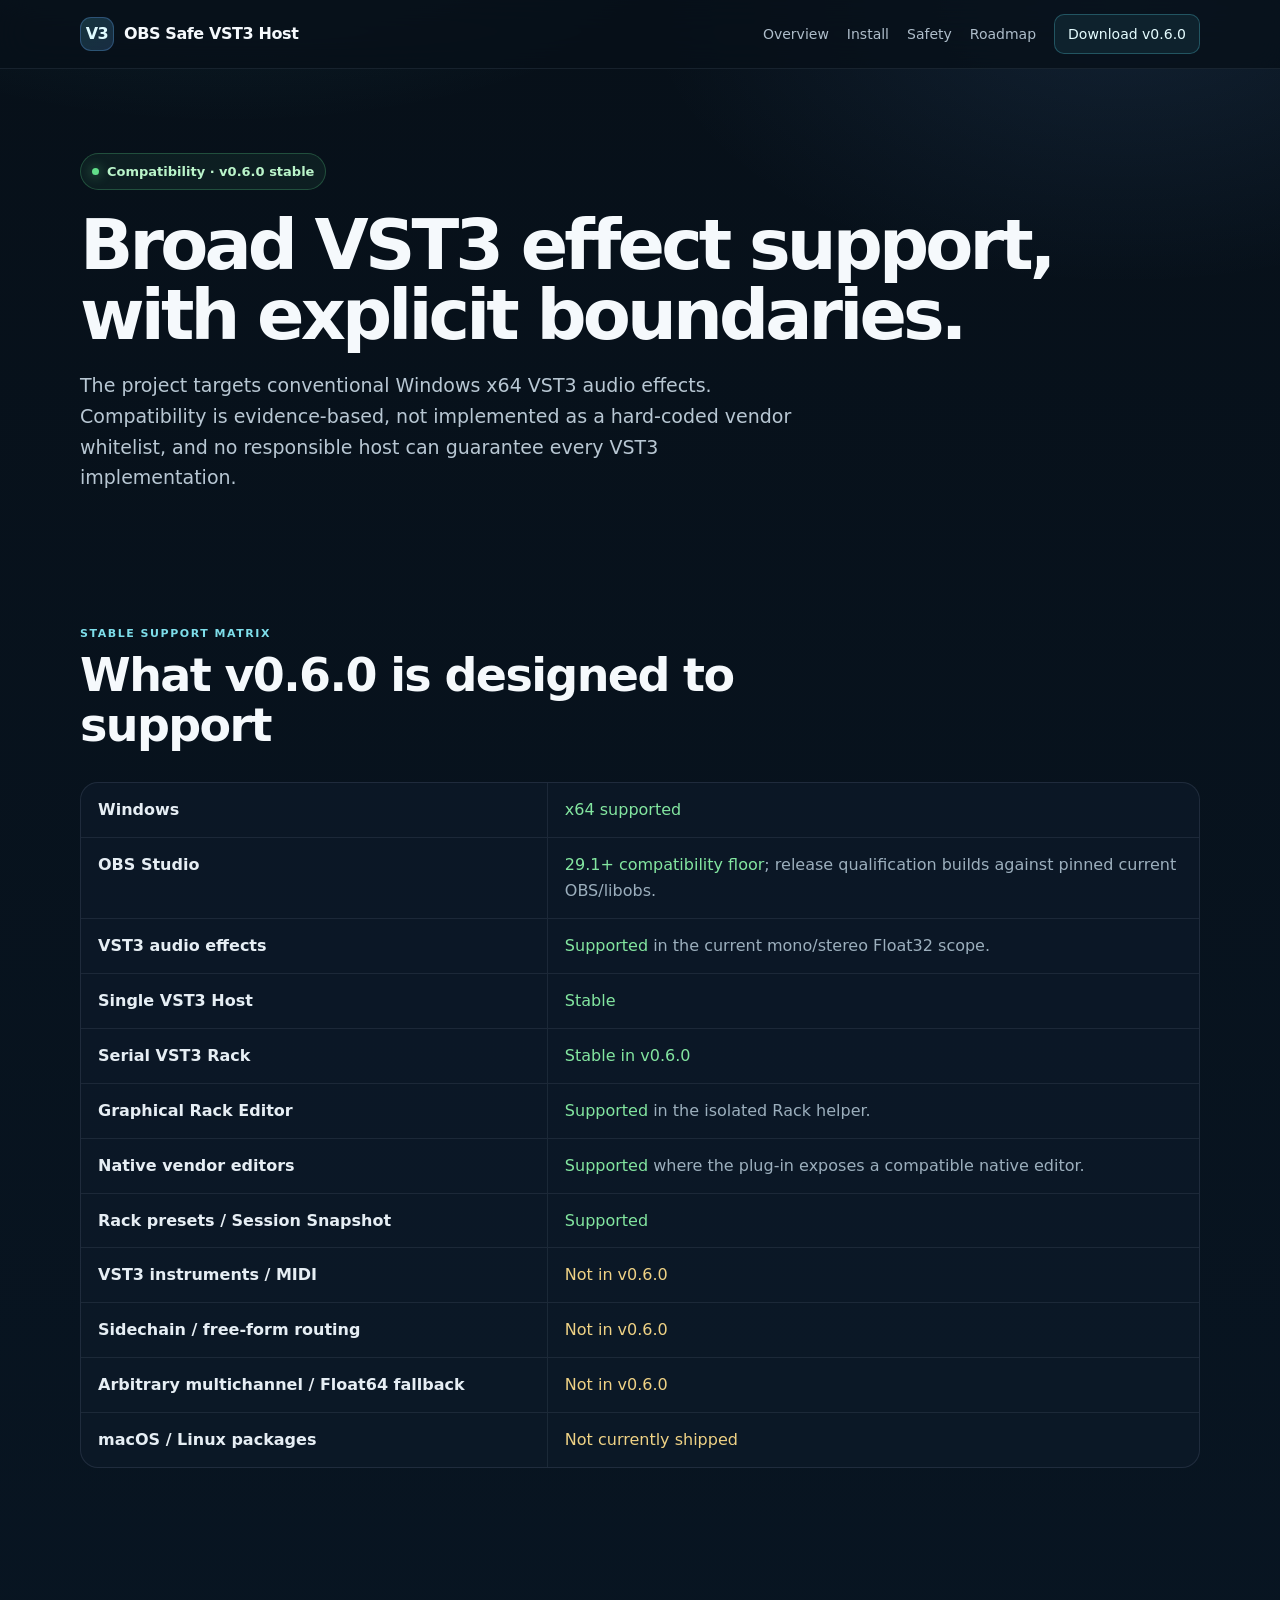
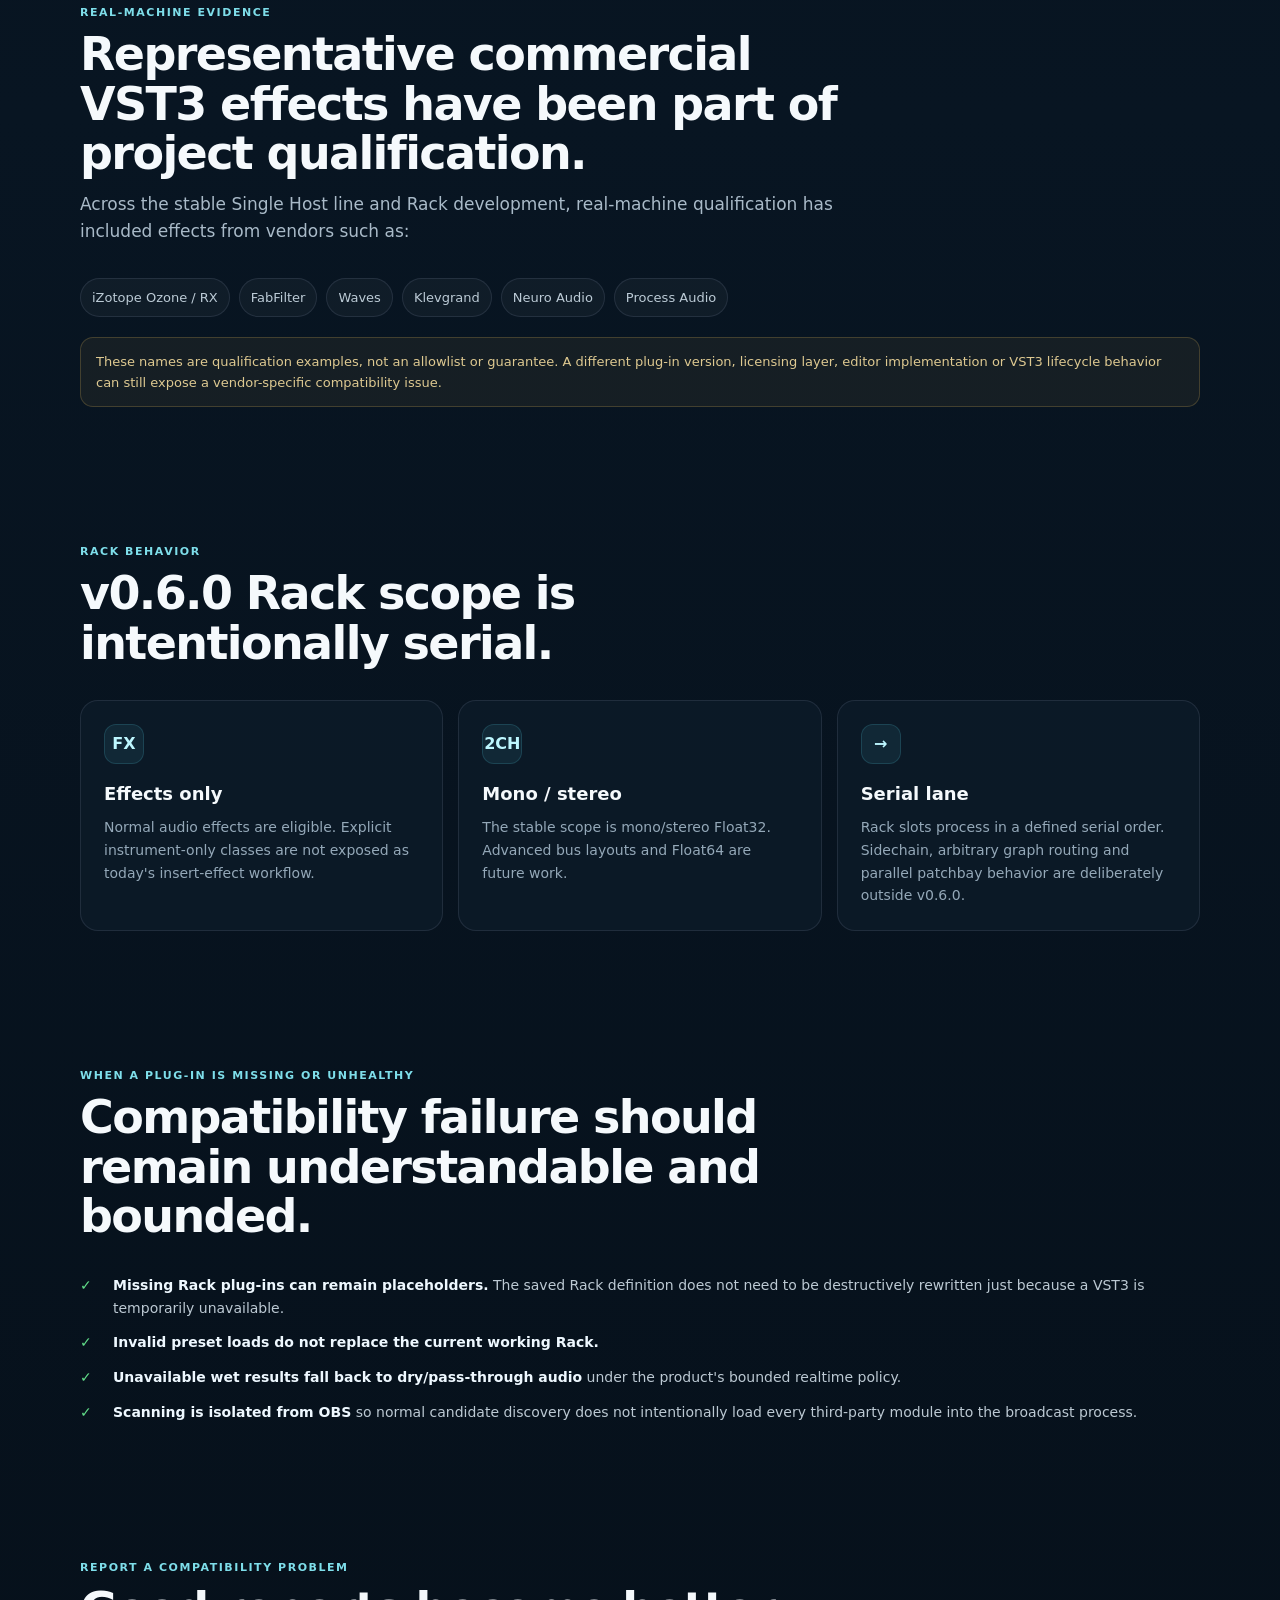
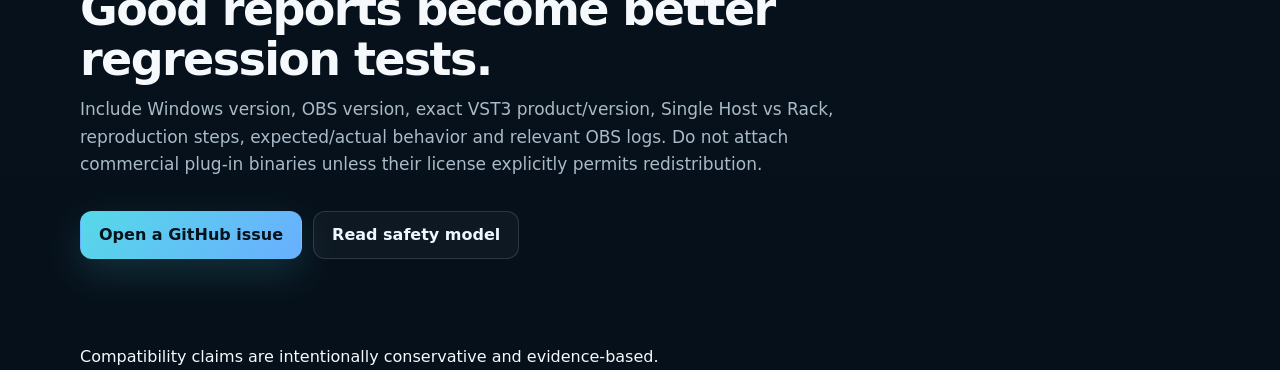
==== commit d40d032f: "docs: synchronize compatibility page for v0.6.0" ====
--- a/docs/compatibility.html
+++ b/docs/compatibility.html
@@ -1,24 +1,44 @@
 <!doctype html>
-<html lang="en"><head><meta charset="utf-8"><meta name="viewport" content="width=device-width,initial-scale=1"><title>Compatibility — OBS Safe VST3 Host v0.6.0</title><meta name="description" content="Compatibility scope for OBS Safe VST3 Host and VST3 Rack v0.6.0."><link rel="stylesheet" href="site.css"></head><body>
-<nav class="nav"><div class="wrap navin"><a class="brand" href="index.html"><span class="mark">V3</span>OBS Safe VST3</a><div class="navlinks"><a href="install.html">Install</a><a href="compatibility.html">Compatibility</a><a href="safety.html">Safety</a><a href="roadmap.html">Roadmap</a><a class="navcta" href="https://github.com/masarray/obs-vst3/releases/latest">Download</a></div></div></nav>
-<header class="pageHero"><div class="wrap"><span class="eyebrow"><span class="pulse"></span>v0.6.0 compatibility</span><h1>Stable scope first. Broader claims only with evidence.</h1><p class="lead">The Rack is now part of the normal product, but v0.6.0 intentionally stays inside a bounded Windows audio-effects scope.</p></div></header>
-<main class="wrap">
-<div class="compat">
-<div class="row"><div>Operating system</div><div><span class="yes">Windows x64</span></div></div>
-<div class="row"><div>OBS Studio</div><div>Compatibility floor <strong>29.1+</strong>; built with OBS 32.2.2 SDK and automatically loader-probed against official OBS 29.1.3 runtime.</div></div>
-<div class="row"><div>Single filter</div><div><span class="yes">VST3 audio effects</span> via <strong>VST 3.x Plug-in</strong>, one external helper per filter.</div></div>
-<div class="row"><div>Rack filter</div><div><span class="yes">VST3 Rack</span>, one external helper per Rack, up to <strong>8 serial effects</strong>.</div></div>
-<div class="row"><div>Audio layout</div><div>Mono / stereo, Float32 audio effects.</div></div>
-<div class="row"><div>Rack operations</div><div>Search/Add, insert, reorder, enable/bypass, replace, remove, native Open UI, aggregate latency.</div></div>
-<div class="row"><div>Rack presets</div><div>Save As, browse/load, explicit Update, Rename, Delete, independent working copy and Missing placeholders.</div></div>
-<div class="row"><div>Parallel graph / patchbay</div><div><span class="no">Not supported in v0.6.0</span></div></div>
-<div class="row"><div>Sidechain</div><div><span class="no">Not supported in v0.6.0</span></div></div>
-<div class="row"><div>MIDI / VST3 instruments</div><div><span class="no">Not supported in v0.6.0</span></div></div>
-<div class="row"><div>Float64 / arbitrary multichannel</div><div><span class="no">Not supported in v0.6.0</span></div></div>
-<div class="row"><div>macOS / Linux</div><div><span class="no">Not supported by the stable runtime</span></div></div>
-</div>
-<section><div class="sectionHead"><span class="kicker">Qualification</span><h2>What was actually tested?</h2><p>Release qualification combines deterministic Rack contracts, Windows builds, OBS loader checks and real user smoke testing.</p></div><div class="grid3"><div class="card"><div class="icon">CI</div><h3>Deterministic Rack gates</h3><p>Serial DSP, safety, topology, recovery baseline, Session Snapshot, editor lifecycle, browser, vendor editor, presets, P0 shutdown and P1 product-UI contracts.</p></div><div class="card"><div class="icon">OBS</div><h3>OBS/package gate</h3><p>Windows Compatibility builds the plug-in/helper/scanner/Rack, runs tests and scanner smoke, probes the module on official OBS 29.1.3, then validates portable and installer layout.</p></div><div class="card"><div class="icon">✓</div><h3>Real OBS smoke</h3><p>OBS 32.1.2 testing confirmed a multi-effect serial Rack produces audio, slot Enable/Bypass works, native VST3 UI opens, and the bounded P0 shutdown fix makes OBS close faster than before.</p></div></div></section>
-<section><div class="sectionHead"><span class="kicker">Third-party plug-ins</span><h2>Compatibility still varies by plug-in.</h2><p>A VST3 can use vendor-specific state, GUI and threading behavior. Passing the host qualification does not mean every commercial VST3 has been individually certified in Rack mode.</p></div><div class="notice">If a plug-in works in another host but fails here, report the exact plug-in name/version, OBS version, Windows version, whether the problem occurs in Single or Rack, and a minimal reproduction.</div></section>
-<section><div class="sectionHead"><span class="kicker">Rack resilience</span><h2>What v0.6.0 does and does not promise.</h2></div><div class="ticks"><div class="tick"><span>✓</span><div><b>Missing preset slot preservation.</b> A plug-in unavailable during preset load can remain visible as a pass-through Missing placeholder while the rest of the chain is reconstructed.</div></div><div class="tick"><span>✓</span><div><b>Whole Rack process boundary.</b> Third-party Rack code is outside OBS in one Rack helper process.</div></div><div class="tick"><span>→</span><div><b>Future hardening:</b> finer slot-correlated repeated-failure quarantine/recovery and a broader commercial multi-plug-in stress matrix remain roadmap work.</div></div></div></section>
-<section><div class="sectionHead"><span class="kicker">Report an issue</span><h2>Useful compatibility reports are reproducible.</h2></div><p>Open a GitHub issue with the plug-in vendor/name/version, OBS version, Windows version, Single vs Rack, steps to reproduce, and whether the native vendor editor was open.</p><div class="actions"><a class="btn primary" href="https://github.com/masarray/obs-vst3/issues">GitHub Issues</a><a class="btn secondary" href="install.html">Installation guide</a></div></section>
-</main><footer class="footer"><div class="wrap footerIn"><span>OBS Safe VST3 Host v0.6.0</span><div class="footerLinks"><a href="index.html">Home</a><a href="safety.html">Safety</a><a href="roadmap.html">Roadmap</a></div></div></footer></body></html>+<html lang="en">
+<head>
+  <meta charset="utf-8"><meta name="viewport" content="width=device-width,initial-scale=1">
+  <meta name="theme-color" content="#071019">
+  <title>VST3 Compatibility — OBS Safe VST3 Host v0.6.0</title>
+  <meta name="description" content="Compatibility scope for OBS Safe VST3 Host v0.6.0: Windows x64, OBS 29.1+, VST3 audio effects, Single Host and serial multi-effect Rack.">
+  <link rel="canonical" href="https://masarray.github.io/obs-vst3/compatibility.html">
+  <link rel="stylesheet" href="site.css">
+</head>
+<body>
+<header class="nav"><div class="wrap navin"><a class="brand" href="./"><span class="mark">V3</span><span>OBS Safe VST3 Host</span></a><nav class="navlinks"><a href="./">Overview</a><a href="install.html">Install</a><a href="safety.html">Safety</a><a href="roadmap.html">Roadmap</a><a class="navcta" href="https://github.com/masarray/obs-vst3/releases/latest">Download v0.6.0</a></nav></div></header>
+<main>
+<section class="hero"><div class="wrap"><div class="eyebrow"><span class="pulse"></span> Compatibility · v0.6.0 stable</div><h1>Broad VST3 effect support, with explicit boundaries.</h1><p class="lead">The project targets conventional Windows x64 VST3 audio effects. Compatibility is evidence-based, not implemented as a hard-coded vendor whitelist, and no responsible host can guarantee every VST3 implementation.</p></div></section>
+<section><div class="wrap"><div class="sectionHead"><div class="kicker">Stable support matrix</div><h2>What v0.6.0 is designed to support</h2></div><div class="compat">
+<div class="row"><div>Windows</div><div><span class="yes">x64 supported</span></div></div>
+<div class="row"><div>OBS Studio</div><div><span class="yes">29.1+ compatibility floor</span>; release qualification builds against pinned current OBS/libobs.</div></div>
+<div class="row"><div>VST3 audio effects</div><div><span class="yes">Supported</span> in the current mono/stereo Float32 scope.</div></div>
+<div class="row"><div>Single VST3 Host</div><div><span class="yes">Stable</span></div></div>
+<div class="row"><div>Serial VST3 Rack</div><div><span class="yes">Stable in v0.6.0</span></div></div>
+<div class="row"><div>Graphical Rack Editor</div><div><span class="yes">Supported</span> in the isolated Rack helper.</div></div>
+<div class="row"><div>Native vendor editors</div><div><span class="yes">Supported</span> where the plug-in exposes a compatible native editor.</div></div>
+<div class="row"><div>Rack presets / Session Snapshot</div><div><span class="yes">Supported</span></div></div>
+<div class="row"><div>VST3 instruments / MIDI</div><div><span class="warnTxt">Not in v0.6.0</span></div></div>
+<div class="row"><div>Sidechain / free-form routing</div><div><span class="warnTxt">Not in v0.6.0</span></div></div>
+<div class="row"><div>Arbitrary multichannel / Float64 fallback</div><div><span class="warnTxt">Not in v0.6.0</span></div></div>
+<div class="row"><div>macOS / Linux packages</div><div><span class="warnTxt">Not currently shipped</span></div></div>
+</div></div></section>
+<section><div class="wrap"><div class="sectionHead"><div class="kicker">Real-machine evidence</div><h2>Representative commercial VST3 effects have been part of project qualification.</h2><p>Across the stable Single Host line and Rack development, real-machine qualification has included effects from vendors such as:</p></div><div class="brands"><span class="brandPill">iZotope Ozone / RX</span><span class="brandPill">FabFilter</span><span class="brandPill">Waves</span><span class="brandPill">Klevgrand</span><span class="brandPill">Neuro Audio</span><span class="brandPill">Process Audio</span></div><div class="notice" style="margin-top:20px">These names are qualification examples, not an allowlist or guarantee. A different plug-in version, licensing layer, editor implementation or VST3 lifecycle behavior can still expose a vendor-specific compatibility issue.</div></div></section>
+<section><div class="wrap"><div class="sectionHead"><div class="kicker">Rack behavior</div><h2>v0.6.0 Rack scope is intentionally serial.</h2></div><div class="grid3">
+<article class="card"><div class="icon">FX</div><h3>Effects only</h3><p>Normal audio effects are eligible. Explicit instrument-only classes are not exposed as today's insert-effect workflow.</p></article>
+<article class="card"><div class="icon">2CH</div><h3>Mono / stereo</h3><p>The stable scope is mono/stereo Float32. Advanced bus layouts and Float64 are future work.</p></article>
+<article class="card"><div class="icon">→</div><h3>Serial lane</h3><p>Rack slots process in a defined serial order. Sidechain, arbitrary graph routing and parallel patchbay behavior are deliberately outside v0.6.0.</p></article>
+</div></div></section>
+<section><div class="wrap"><div class="sectionHead"><div class="kicker">When a plug-in is missing or unhealthy</div><h2>Compatibility failure should remain understandable and bounded.</h2></div><div class="ticks">
+<div class="tick"><span>✓</span><div><b>Missing Rack plug-ins can remain placeholders.</b> The saved Rack definition does not need to be destructively rewritten just because a VST3 is temporarily unavailable.</div></div>
+<div class="tick"><span>✓</span><div><b>Invalid preset loads do not replace the current working Rack.</b></div></div>
+<div class="tick"><span>✓</span><div><b>Unavailable wet results fall back to dry/pass-through audio</b> under the product's bounded realtime policy.</div></div>
+<div class="tick"><span>✓</span><div><b>Scanning is isolated from OBS</b> so normal candidate discovery does not intentionally load every third-party module into the broadcast process.</div></div>
+</div></div></section>
+<section><div class="wrap"><div class="sectionHead"><div class="kicker">Report a compatibility problem</div><h2>Good reports become better regression tests.</h2><p>Include Windows version, OBS version, exact VST3 product/version, Single Host vs Rack, reproduction steps, expected/actual behavior and relevant OBS logs. Do not attach commercial plug-in binaries unless their license explicitly permits redistribution.</p></div><div class="actions"><a class="btn primary" href="https://github.com/masarray/obs-vst3/issues">Open a GitHub issue</a><a class="btn secondary" href="safety.html">Read safety model</a></div></div></section>
+</main>
+<footer><div class="wrap">Compatibility claims are intentionally conservative and evidence-based.</div></footer>
+</body></html>
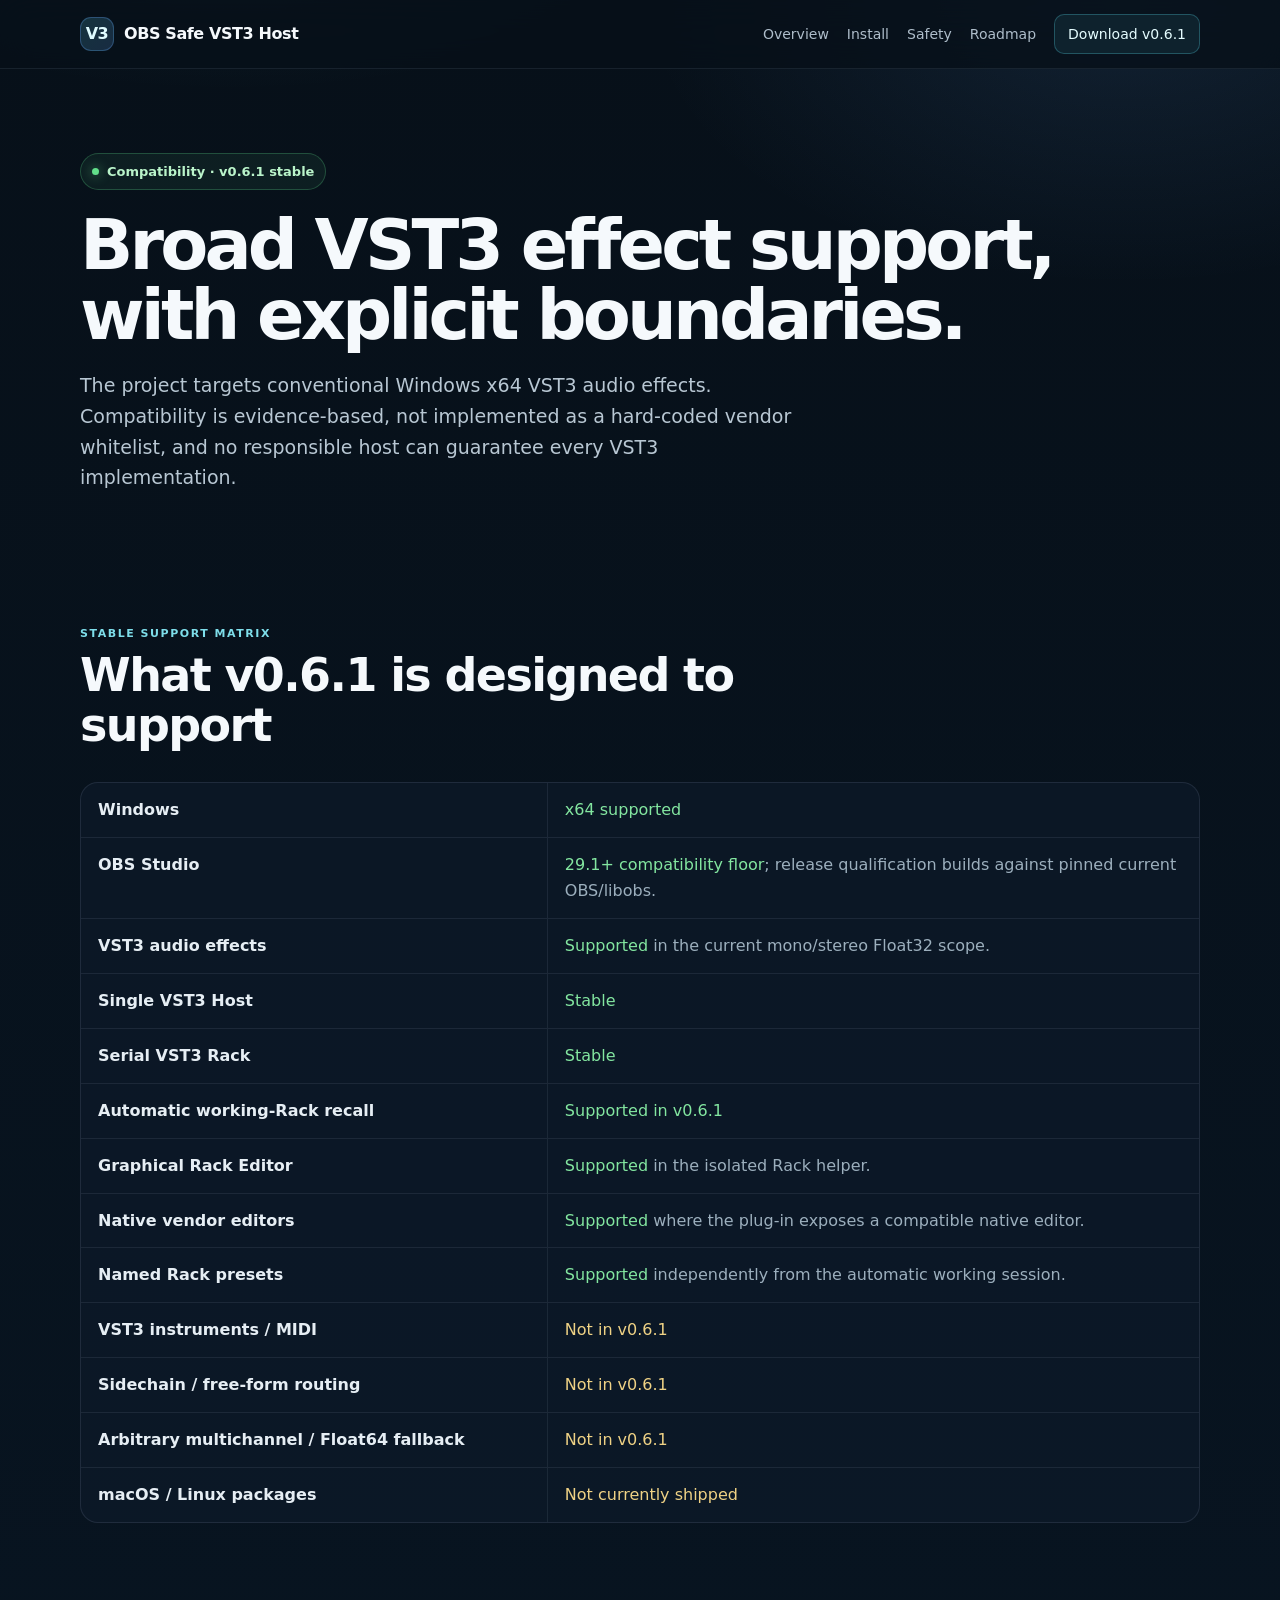
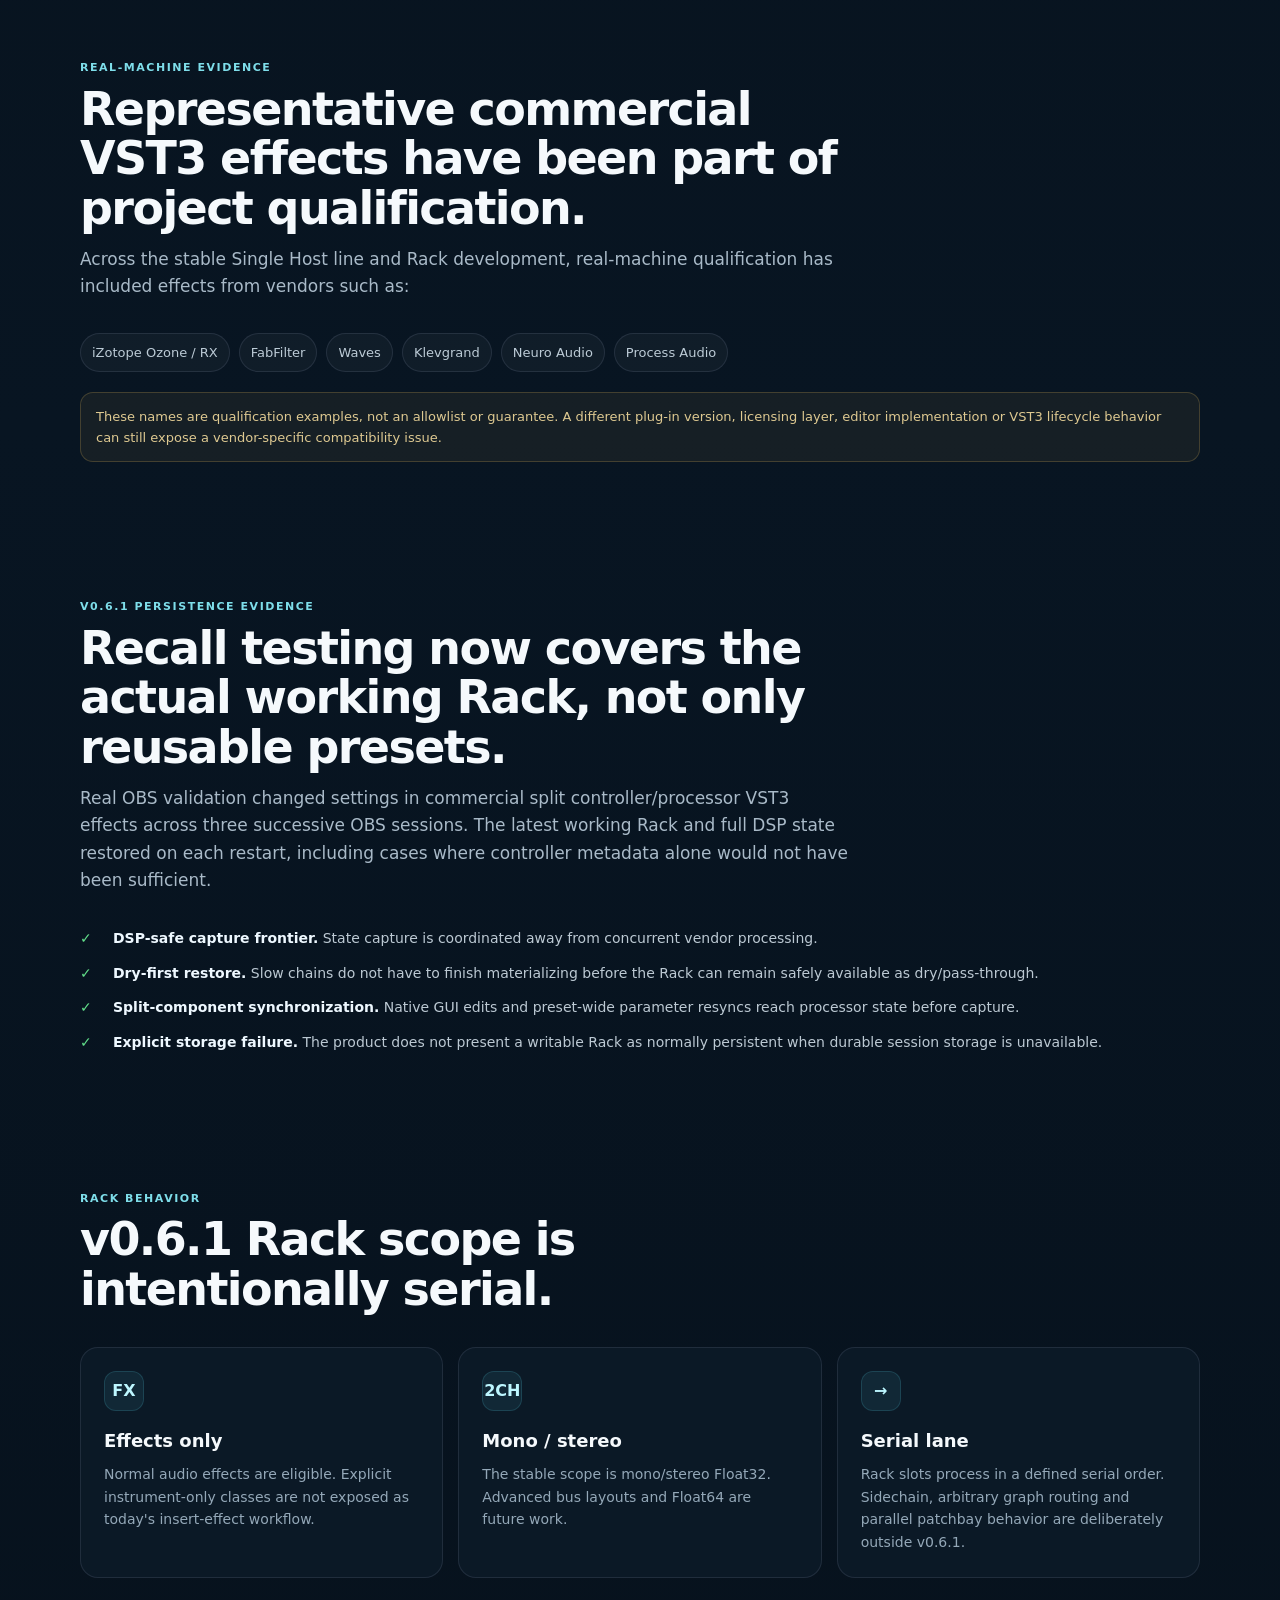
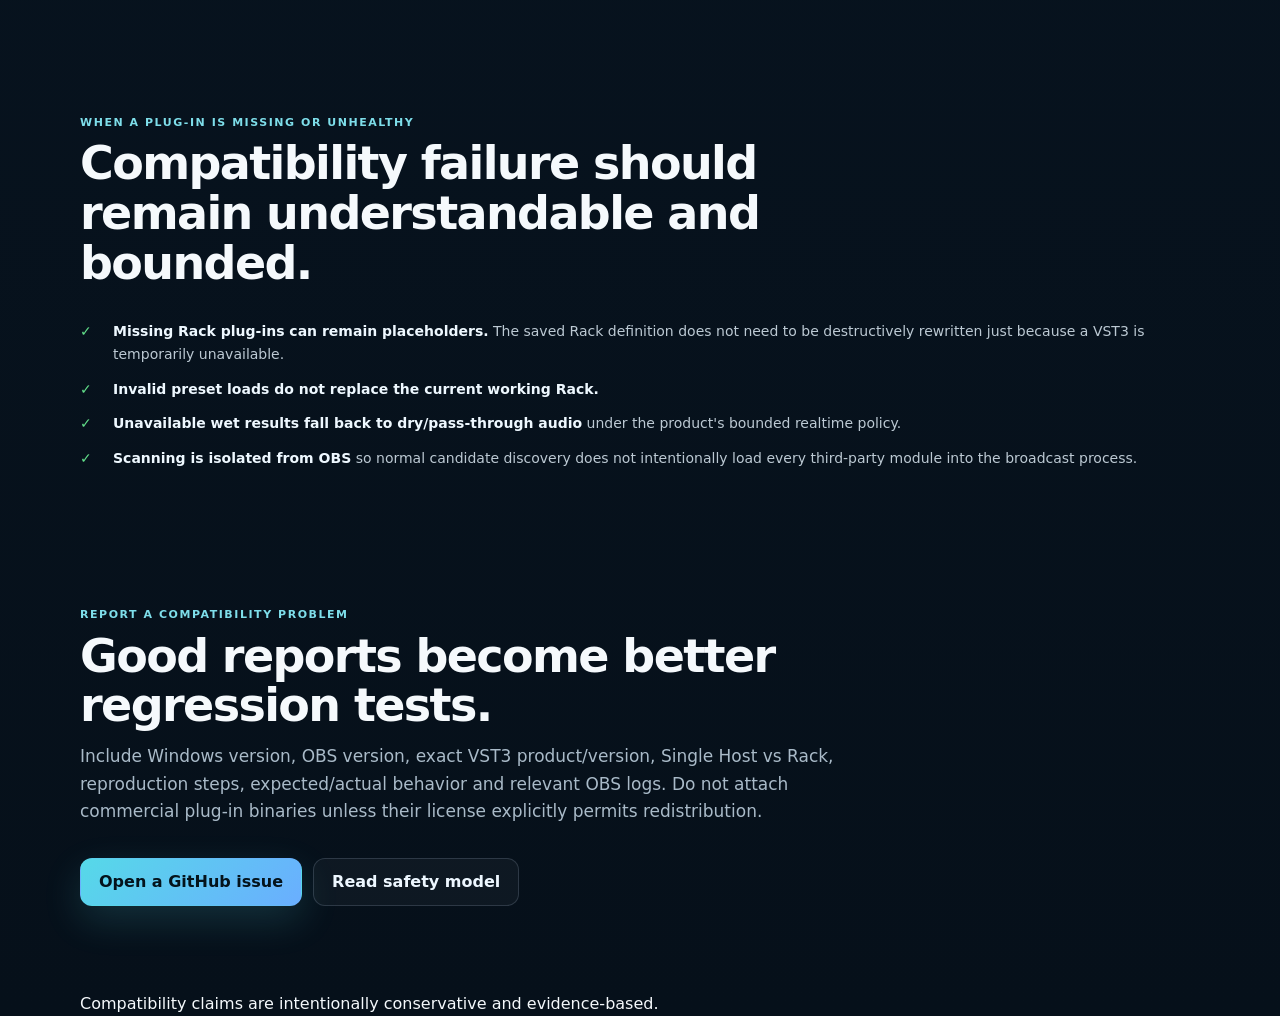
==== commit 46cec3cd: "docs: update compatibility page for v0.6.1" ====
--- a/docs/compatibility.html
+++ b/docs/compatibility.html
@@ -3,34 +3,41 @@
 <head>
   <meta charset="utf-8"><meta name="viewport" content="width=device-width,initial-scale=1">
   <meta name="theme-color" content="#071019">
-  <title>VST3 Compatibility — OBS Safe VST3 Host v0.6.0</title>
-  <meta name="description" content="Compatibility scope for OBS Safe VST3 Host v0.6.0: Windows x64, OBS 29.1+, VST3 audio effects, Single Host and serial multi-effect Rack.">
+  <title>VST3 Compatibility — OBS Safe VST3 Host v0.6.1</title>
+  <meta name="description" content="Compatibility scope for OBS Safe VST3 Host v0.6.1: Windows x64, OBS 29.1+, VST3 audio effects, Single Host, serial multi-effect Rack and automatic working-Rack recall.">
   <link rel="canonical" href="https://masarray.github.io/obs-vst3/compatibility.html">
   <link rel="stylesheet" href="site.css">
 </head>
 <body>
-<header class="nav"><div class="wrap navin"><a class="brand" href="./"><span class="mark">V3</span><span>OBS Safe VST3 Host</span></a><nav class="navlinks"><a href="./">Overview</a><a href="install.html">Install</a><a href="safety.html">Safety</a><a href="roadmap.html">Roadmap</a><a class="navcta" href="https://github.com/masarray/obs-vst3/releases/latest">Download v0.6.0</a></nav></div></header>
+<header class="nav"><div class="wrap navin"><a class="brand" href="./"><span class="mark">V3</span><span>OBS Safe VST3 Host</span></a><nav class="navlinks"><a href="./">Overview</a><a href="install.html">Install</a><a href="safety.html">Safety</a><a href="roadmap.html">Roadmap</a><a class="navcta" href="https://github.com/masarray/obs-vst3/releases/latest">Download v0.6.1</a></nav></div></header>
 <main>
-<section class="hero"><div class="wrap"><div class="eyebrow"><span class="pulse"></span> Compatibility · v0.6.0 stable</div><h1>Broad VST3 effect support, with explicit boundaries.</h1><p class="lead">The project targets conventional Windows x64 VST3 audio effects. Compatibility is evidence-based, not implemented as a hard-coded vendor whitelist, and no responsible host can guarantee every VST3 implementation.</p></div></section>
-<section><div class="wrap"><div class="sectionHead"><div class="kicker">Stable support matrix</div><h2>What v0.6.0 is designed to support</h2></div><div class="compat">
+<section class="hero"><div class="wrap"><div class="eyebrow"><span class="pulse"></span> Compatibility · v0.6.1 stable</div><h1>Broad VST3 effect support, with explicit boundaries.</h1><p class="lead">The project targets conventional Windows x64 VST3 audio effects. Compatibility is evidence-based, not implemented as a hard-coded vendor whitelist, and no responsible host can guarantee every VST3 implementation.</p></div></section>
+<section><div class="wrap"><div class="sectionHead"><div class="kicker">Stable support matrix</div><h2>What v0.6.1 is designed to support</h2></div><div class="compat">
 <div class="row"><div>Windows</div><div><span class="yes">x64 supported</span></div></div>
 <div class="row"><div>OBS Studio</div><div><span class="yes">29.1+ compatibility floor</span>; release qualification builds against pinned current OBS/libobs.</div></div>
 <div class="row"><div>VST3 audio effects</div><div><span class="yes">Supported</span> in the current mono/stereo Float32 scope.</div></div>
 <div class="row"><div>Single VST3 Host</div><div><span class="yes">Stable</span></div></div>
-<div class="row"><div>Serial VST3 Rack</div><div><span class="yes">Stable in v0.6.0</span></div></div>
+<div class="row"><div>Serial VST3 Rack</div><div><span class="yes">Stable</span></div></div>
+<div class="row"><div>Automatic working-Rack recall</div><div><span class="yes">Supported in v0.6.1</span></div></div>
 <div class="row"><div>Graphical Rack Editor</div><div><span class="yes">Supported</span> in the isolated Rack helper.</div></div>
 <div class="row"><div>Native vendor editors</div><div><span class="yes">Supported</span> where the plug-in exposes a compatible native editor.</div></div>
-<div class="row"><div>Rack presets / Session Snapshot</div><div><span class="yes">Supported</span></div></div>
-<div class="row"><div>VST3 instruments / MIDI</div><div><span class="warnTxt">Not in v0.6.0</span></div></div>
-<div class="row"><div>Sidechain / free-form routing</div><div><span class="warnTxt">Not in v0.6.0</span></div></div>
-<div class="row"><div>Arbitrary multichannel / Float64 fallback</div><div><span class="warnTxt">Not in v0.6.0</span></div></div>
+<div class="row"><div>Named Rack presets</div><div><span class="yes">Supported</span> independently from the automatic working session.</div></div>
+<div class="row"><div>VST3 instruments / MIDI</div><div><span class="warnTxt">Not in v0.6.1</span></div></div>
+<div class="row"><div>Sidechain / free-form routing</div><div><span class="warnTxt">Not in v0.6.1</span></div></div>
+<div class="row"><div>Arbitrary multichannel / Float64 fallback</div><div><span class="warnTxt">Not in v0.6.1</span></div></div>
 <div class="row"><div>macOS / Linux packages</div><div><span class="warnTxt">Not currently shipped</span></div></div>
 </div></div></section>
 <section><div class="wrap"><div class="sectionHead"><div class="kicker">Real-machine evidence</div><h2>Representative commercial VST3 effects have been part of project qualification.</h2><p>Across the stable Single Host line and Rack development, real-machine qualification has included effects from vendors such as:</p></div><div class="brands"><span class="brandPill">iZotope Ozone / RX</span><span class="brandPill">FabFilter</span><span class="brandPill">Waves</span><span class="brandPill">Klevgrand</span><span class="brandPill">Neuro Audio</span><span class="brandPill">Process Audio</span></div><div class="notice" style="margin-top:20px">These names are qualification examples, not an allowlist or guarantee. A different plug-in version, licensing layer, editor implementation or VST3 lifecycle behavior can still expose a vendor-specific compatibility issue.</div></div></section>
-<section><div class="wrap"><div class="sectionHead"><div class="kicker">Rack behavior</div><h2>v0.6.0 Rack scope is intentionally serial.</h2></div><div class="grid3">
+<section><div class="wrap"><div class="sectionHead"><div class="kicker">v0.6.1 persistence evidence</div><h2>Recall testing now covers the actual working Rack, not only reusable presets.</h2><p>Real OBS validation changed settings in commercial split controller/processor VST3 effects across three successive OBS sessions. The latest working Rack and full DSP state restored on each restart, including cases where controller metadata alone would not have been sufficient.</p></div><div class="ticks">
+<div class="tick"><span>✓</span><div><b>DSP-safe capture frontier.</b> State capture is coordinated away from concurrent vendor processing.</div></div>
+<div class="tick"><span>✓</span><div><b>Dry-first restore.</b> Slow chains do not have to finish materializing before the Rack can remain safely available as dry/pass-through.</div></div>
+<div class="tick"><span>✓</span><div><b>Split-component synchronization.</b> Native GUI edits and preset-wide parameter resyncs reach processor state before capture.</div></div>
+<div class="tick"><span>✓</span><div><b>Explicit storage failure.</b> The product does not present a writable Rack as normally persistent when durable session storage is unavailable.</div></div>
+</div></div></section>
+<section><div class="wrap"><div class="sectionHead"><div class="kicker">Rack behavior</div><h2>v0.6.1 Rack scope is intentionally serial.</h2></div><div class="grid3">
 <article class="card"><div class="icon">FX</div><h3>Effects only</h3><p>Normal audio effects are eligible. Explicit instrument-only classes are not exposed as today's insert-effect workflow.</p></article>
 <article class="card"><div class="icon">2CH</div><h3>Mono / stereo</h3><p>The stable scope is mono/stereo Float32. Advanced bus layouts and Float64 are future work.</p></article>
-<article class="card"><div class="icon">→</div><h3>Serial lane</h3><p>Rack slots process in a defined serial order. Sidechain, arbitrary graph routing and parallel patchbay behavior are deliberately outside v0.6.0.</p></article>
+<article class="card"><div class="icon">→</div><h3>Serial lane</h3><p>Rack slots process in a defined serial order. Sidechain, arbitrary graph routing and parallel patchbay behavior are deliberately outside v0.6.1.</p></article>
 </div></div></section>
 <section><div class="wrap"><div class="sectionHead"><div class="kicker">When a plug-in is missing or unhealthy</div><h2>Compatibility failure should remain understandable and bounded.</h2></div><div class="ticks">
 <div class="tick"><span>✓</span><div><b>Missing Rack plug-ins can remain placeholders.</b> The saved Rack definition does not need to be destructively rewritten just because a VST3 is temporarily unavailable.</div></div>
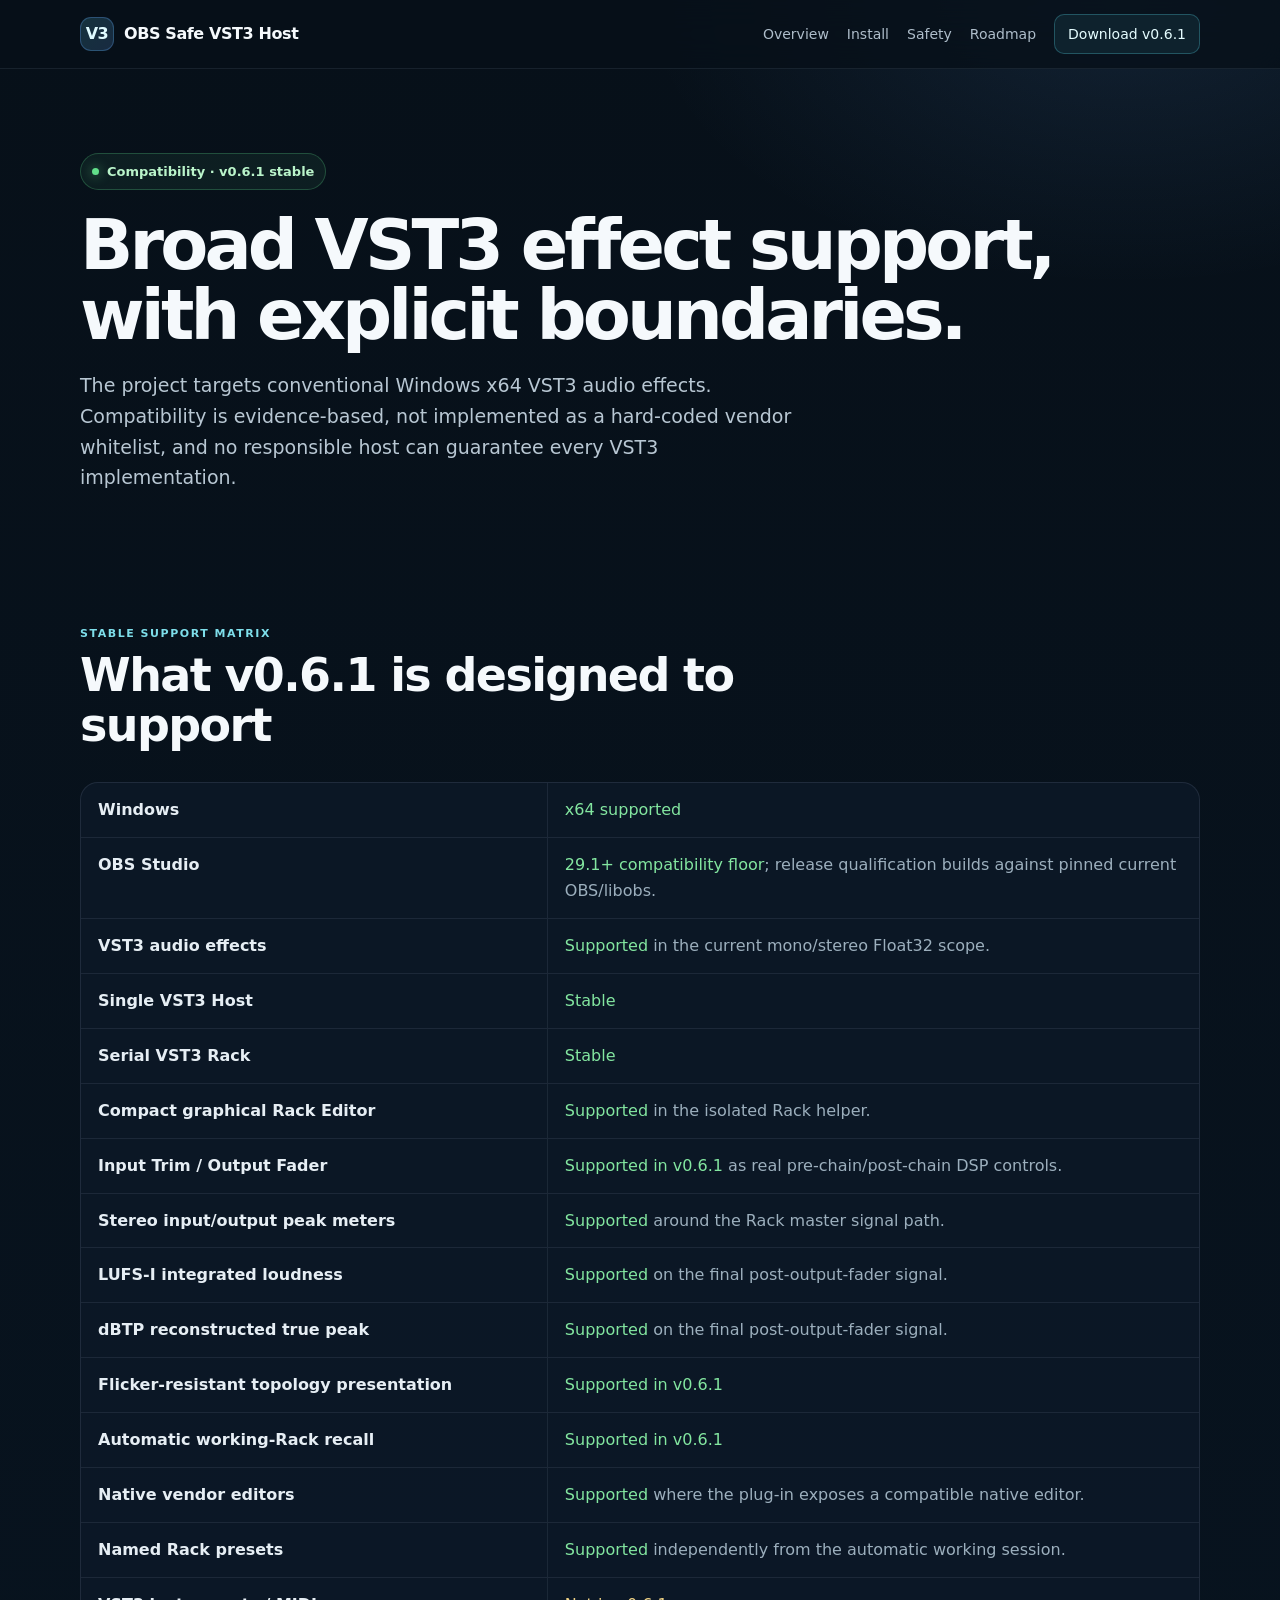
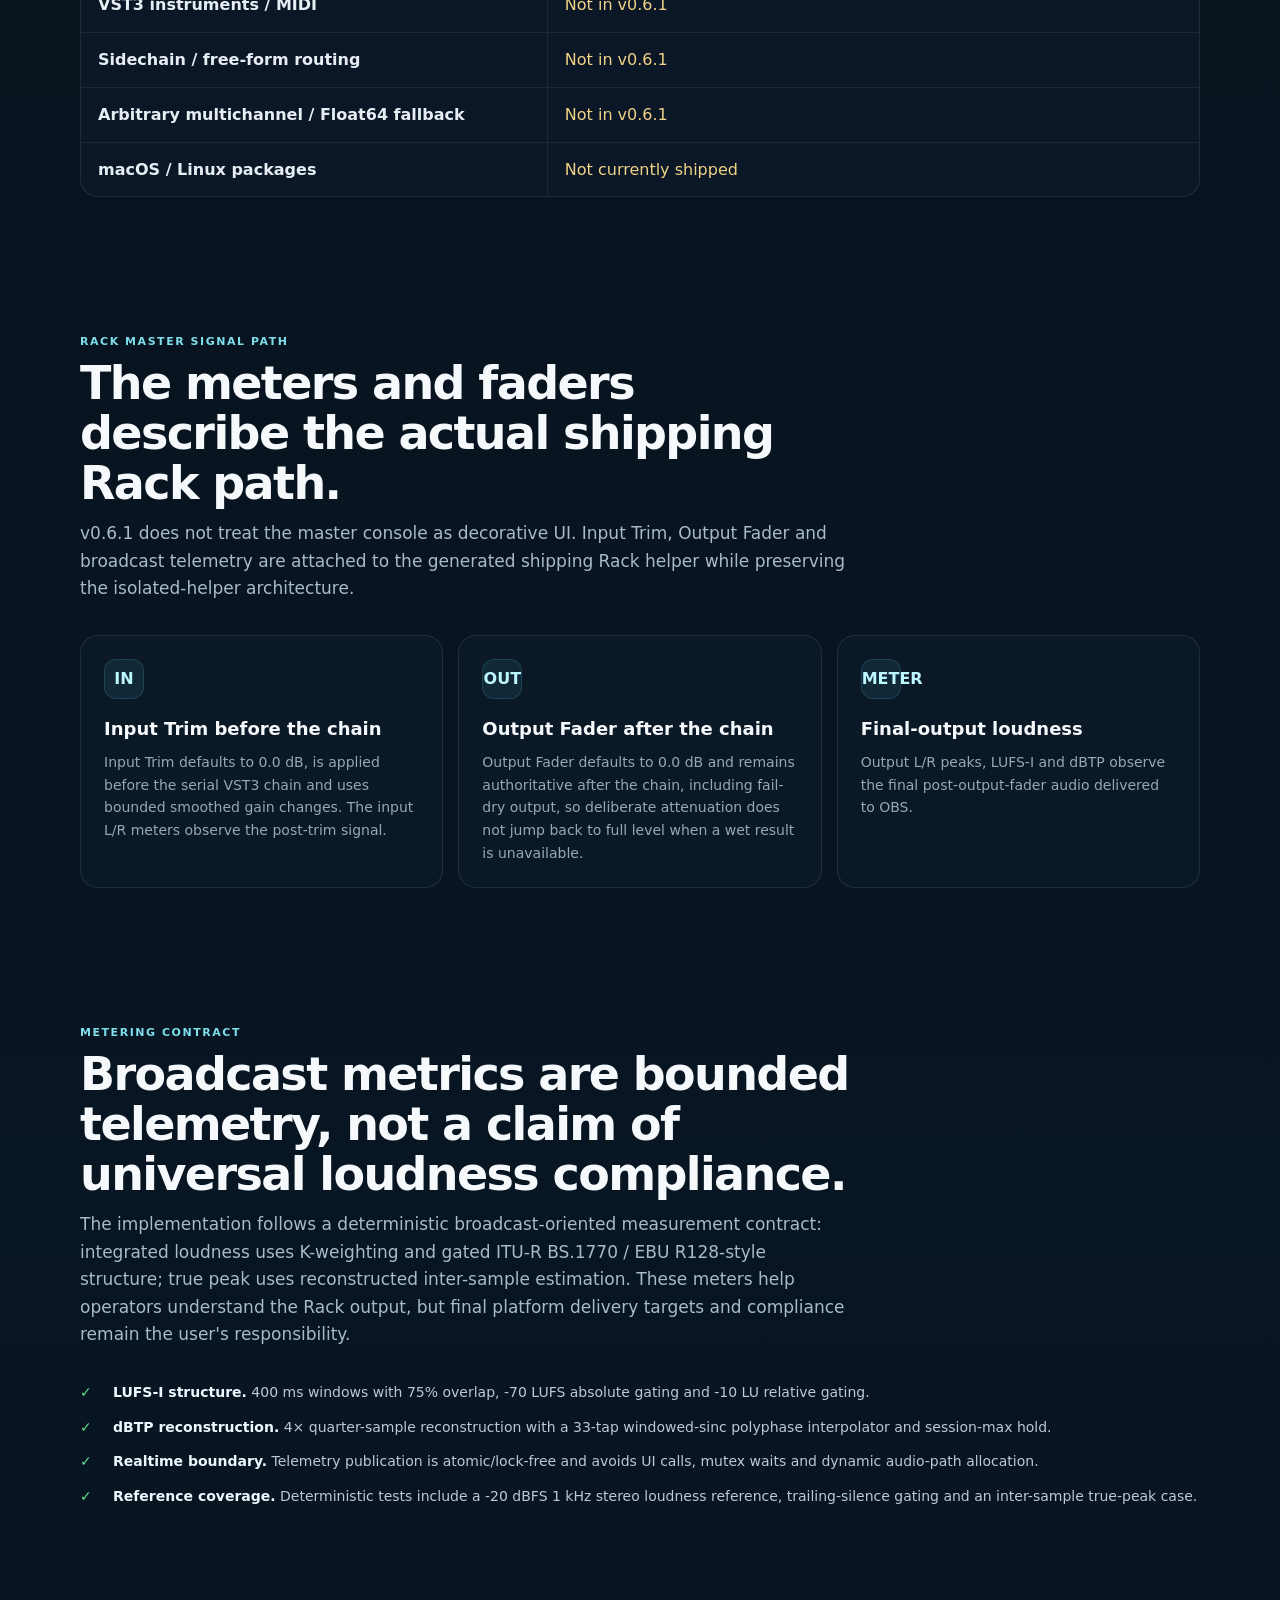
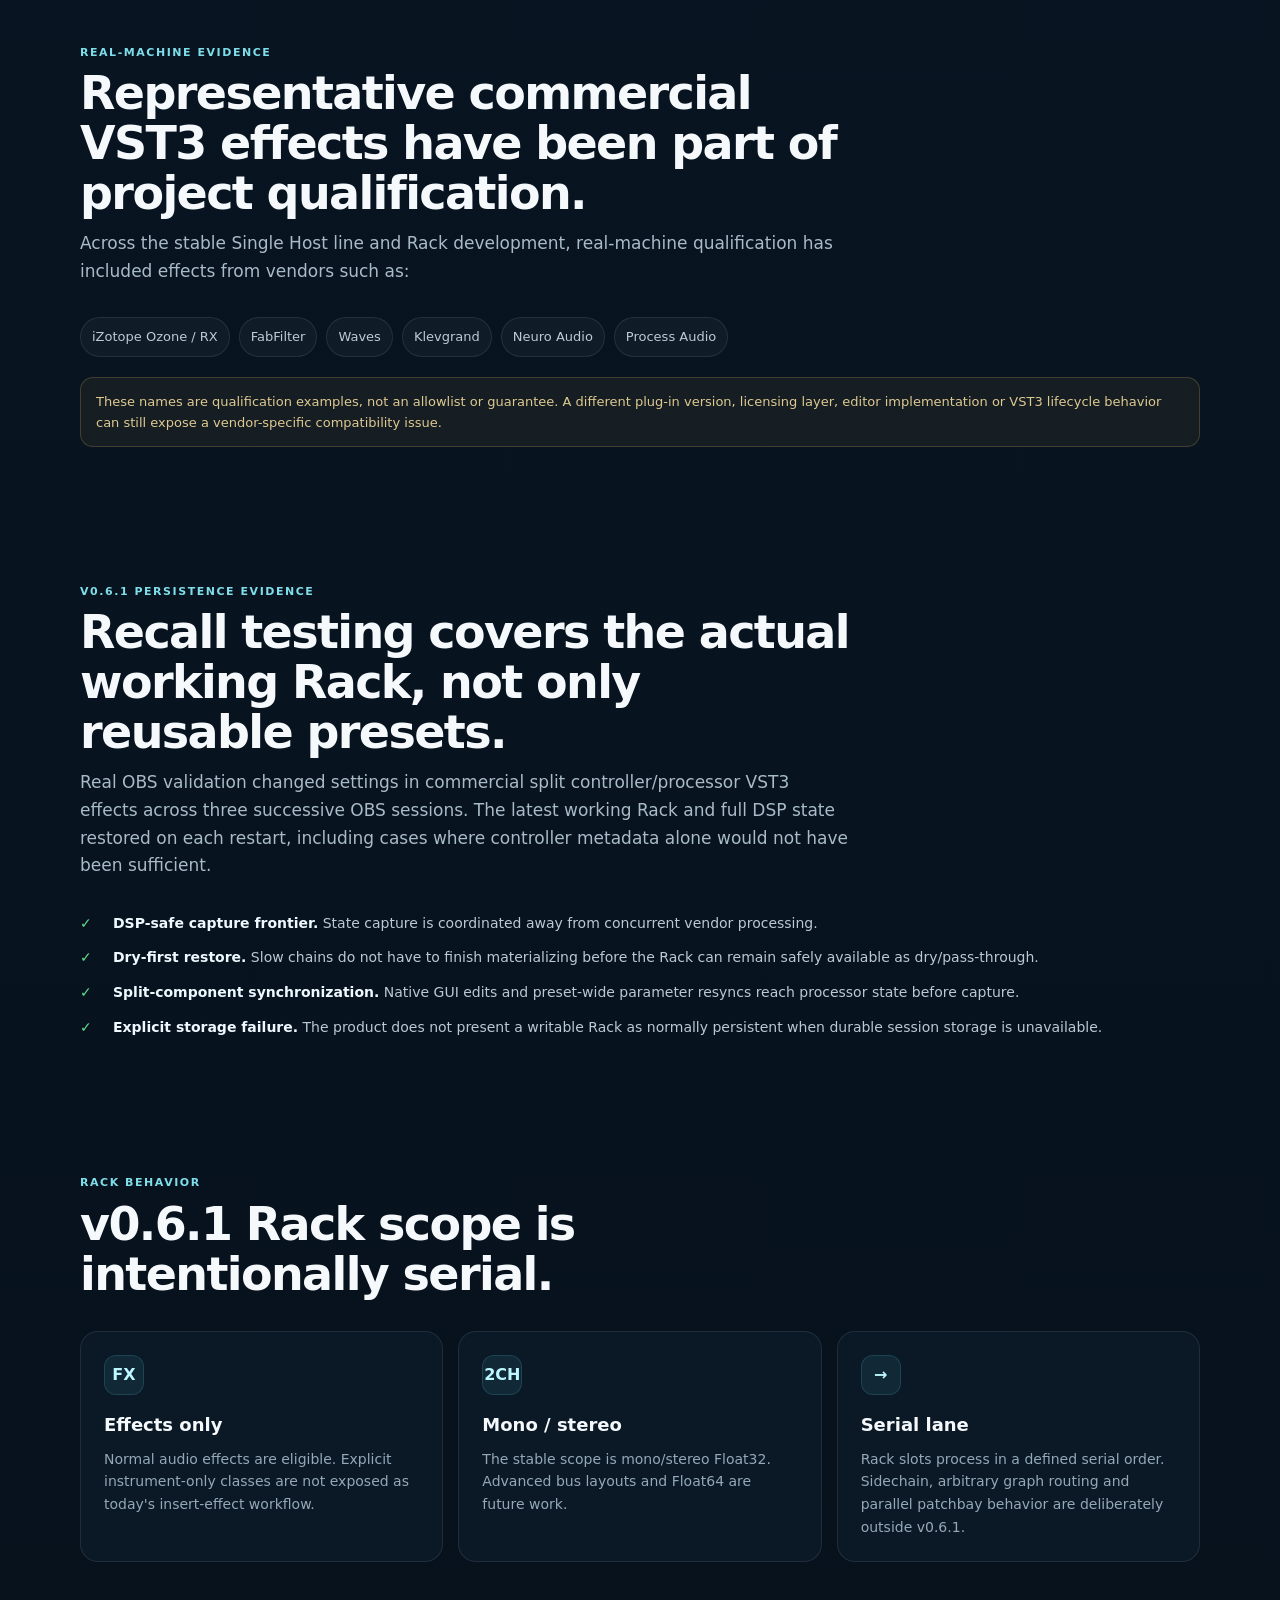
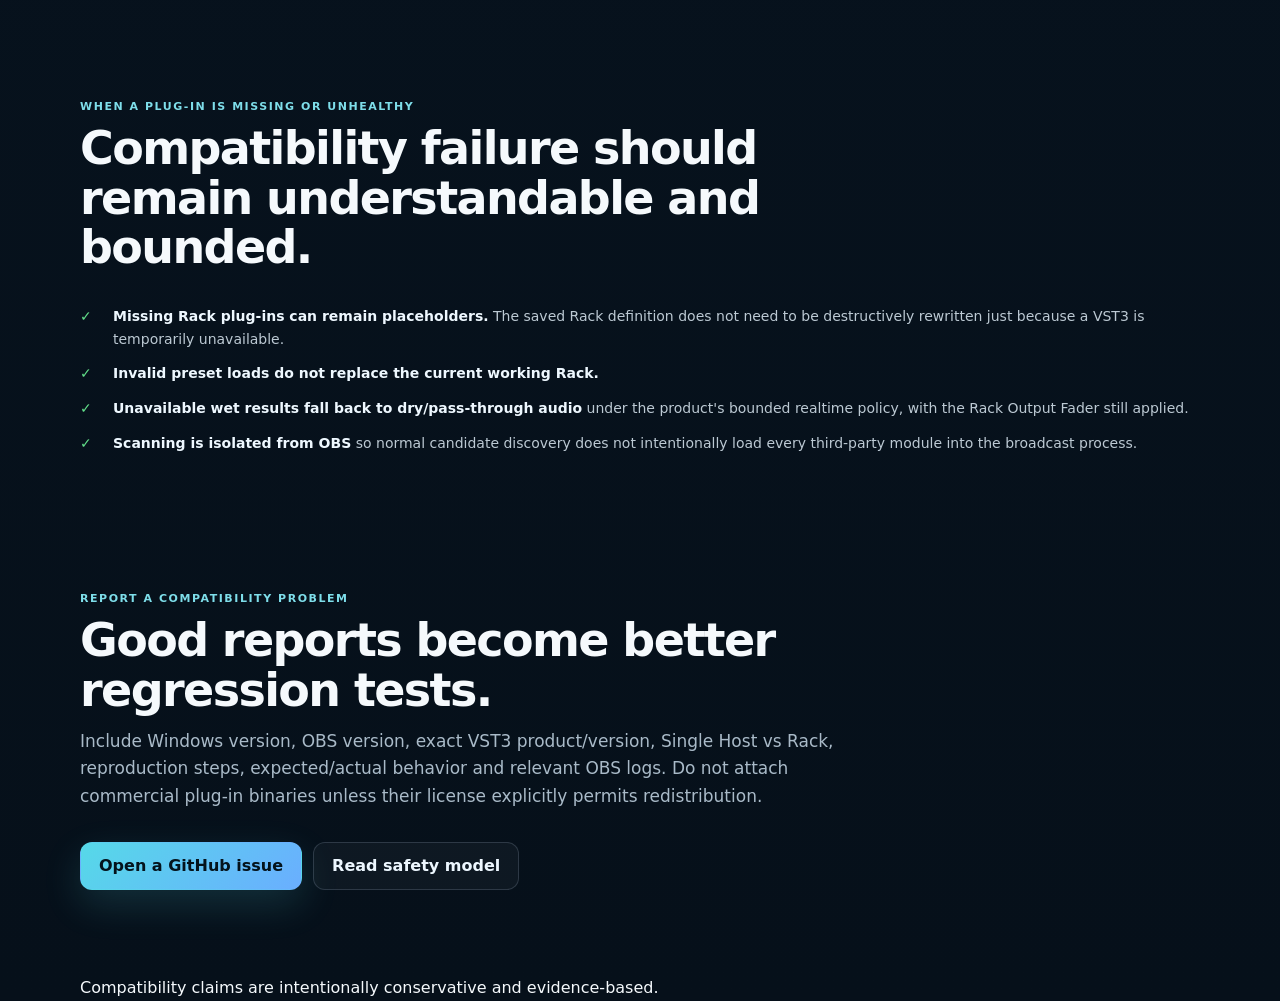
==== commit 60da1b59: "docs: synchronize compatibility page with v0.6.1 master and metering scope" ====
--- a/docs/compatibility.html
+++ b/docs/compatibility.html
@@ -4,7 +4,7 @@
   <meta charset="utf-8"><meta name="viewport" content="width=device-width,initial-scale=1">
   <meta name="theme-color" content="#071019">
   <title>VST3 Compatibility — OBS Safe VST3 Host v0.6.1</title>
-  <meta name="description" content="Compatibility scope for OBS Safe VST3 Host v0.6.1: Windows x64, OBS 29.1+, VST3 audio effects, Single Host, serial multi-effect Rack and automatic working-Rack recall.">
+  <meta name="description" content="Compatibility scope for OBS Safe VST3 Host v0.6.1: Windows x64, OBS 29.1+, VST3 audio effects, Single Host, serial multi-effect Rack, Input Trim/Output Fader, LUFS-I/dBTP and automatic working-Rack recall.">
   <link rel="canonical" href="https://masarray.github.io/obs-vst3/compatibility.html">
   <link rel="stylesheet" href="site.css">
 </head>
@@ -18,8 +18,13 @@
 <div class="row"><div>VST3 audio effects</div><div><span class="yes">Supported</span> in the current mono/stereo Float32 scope.</div></div>
 <div class="row"><div>Single VST3 Host</div><div><span class="yes">Stable</span></div></div>
 <div class="row"><div>Serial VST3 Rack</div><div><span class="yes">Stable</span></div></div>
+<div class="row"><div>Compact graphical Rack Editor</div><div><span class="yes">Supported</span> in the isolated Rack helper.</div></div>
+<div class="row"><div>Input Trim / Output Fader</div><div><span class="yes">Supported in v0.6.1</span> as real pre-chain/post-chain DSP controls.</div></div>
+<div class="row"><div>Stereo input/output peak meters</div><div><span class="yes">Supported</span> around the Rack master signal path.</div></div>
+<div class="row"><div>LUFS-I integrated loudness</div><div><span class="yes">Supported</span> on the final post-output-fader signal.</div></div>
+<div class="row"><div>dBTP reconstructed true peak</div><div><span class="yes">Supported</span> on the final post-output-fader signal.</div></div>
+<div class="row"><div>Flicker-resistant topology presentation</div><div><span class="yes">Supported in v0.6.1</span></div></div>
 <div class="row"><div>Automatic working-Rack recall</div><div><span class="yes">Supported in v0.6.1</span></div></div>
-<div class="row"><div>Graphical Rack Editor</div><div><span class="yes">Supported</span> in the isolated Rack helper.</div></div>
 <div class="row"><div>Native vendor editors</div><div><span class="yes">Supported</span> where the plug-in exposes a compatible native editor.</div></div>
 <div class="row"><div>Named Rack presets</div><div><span class="yes">Supported</span> independently from the automatic working session.</div></div>
 <div class="row"><div>VST3 instruments / MIDI</div><div><span class="warnTxt">Not in v0.6.1</span></div></div>
@@ -27,8 +32,19 @@
 <div class="row"><div>Arbitrary multichannel / Float64 fallback</div><div><span class="warnTxt">Not in v0.6.1</span></div></div>
 <div class="row"><div>macOS / Linux packages</div><div><span class="warnTxt">Not currently shipped</span></div></div>
 </div></div></section>
+<section><div class="wrap"><div class="sectionHead"><div class="kicker">Rack master signal path</div><h2>The meters and faders describe the actual shipping Rack path.</h2><p>v0.6.1 does not treat the master console as decorative UI. Input Trim, Output Fader and broadcast telemetry are attached to the generated shipping Rack helper while preserving the isolated-helper architecture.</p></div><div class="grid3">
+<article class="card"><div class="icon">IN</div><h3>Input Trim before the chain</h3><p>Input Trim defaults to 0.0 dB, is applied before the serial VST3 chain and uses bounded smoothed gain changes. The input L/R meters observe the post-trim signal.</p></article>
+<article class="card"><div class="icon">OUT</div><h3>Output Fader after the chain</h3><p>Output Fader defaults to 0.0 dB and remains authoritative after the chain, including fail-dry output, so deliberate attenuation does not jump back to full level when a wet result is unavailable.</p></article>
+<article class="card"><div class="icon">METER</div><h3>Final-output loudness</h3><p>Output L/R peaks, LUFS-I and dBTP observe the final post-output-fader audio delivered to OBS.</p></article>
+</div></div></section>
+<section><div class="wrap"><div class="sectionHead"><div class="kicker">Metering contract</div><h2>Broadcast metrics are bounded telemetry, not a claim of universal loudness compliance.</h2><p>The implementation follows a deterministic broadcast-oriented measurement contract: integrated loudness uses K-weighting and gated ITU-R BS.1770 / EBU R128-style structure; true peak uses reconstructed inter-sample estimation. These meters help operators understand the Rack output, but final platform delivery targets and compliance remain the user's responsibility.</p></div><div class="ticks">
+<div class="tick"><span>✓</span><div><b>LUFS-I structure.</b> 400 ms windows with 75% overlap, -70 LUFS absolute gating and -10 LU relative gating.</div></div>
+<div class="tick"><span>✓</span><div><b>dBTP reconstruction.</b> 4× quarter-sample reconstruction with a 33-tap windowed-sinc polyphase interpolator and session-max hold.</div></div>
+<div class="tick"><span>✓</span><div><b>Realtime boundary.</b> Telemetry publication is atomic/lock-free and avoids UI calls, mutex waits and dynamic audio-path allocation.</div></div>
+<div class="tick"><span>✓</span><div><b>Reference coverage.</b> Deterministic tests include a -20 dBFS 1 kHz stereo loudness reference, trailing-silence gating and an inter-sample true-peak case.</div></div>
+</div></div></section>
 <section><div class="wrap"><div class="sectionHead"><div class="kicker">Real-machine evidence</div><h2>Representative commercial VST3 effects have been part of project qualification.</h2><p>Across the stable Single Host line and Rack development, real-machine qualification has included effects from vendors such as:</p></div><div class="brands"><span class="brandPill">iZotope Ozone / RX</span><span class="brandPill">FabFilter</span><span class="brandPill">Waves</span><span class="brandPill">Klevgrand</span><span class="brandPill">Neuro Audio</span><span class="brandPill">Process Audio</span></div><div class="notice" style="margin-top:20px">These names are qualification examples, not an allowlist or guarantee. A different plug-in version, licensing layer, editor implementation or VST3 lifecycle behavior can still expose a vendor-specific compatibility issue.</div></div></section>
-<section><div class="wrap"><div class="sectionHead"><div class="kicker">v0.6.1 persistence evidence</div><h2>Recall testing now covers the actual working Rack, not only reusable presets.</h2><p>Real OBS validation changed settings in commercial split controller/processor VST3 effects across three successive OBS sessions. The latest working Rack and full DSP state restored on each restart, including cases where controller metadata alone would not have been sufficient.</p></div><div class="ticks">
+<section><div class="wrap"><div class="sectionHead"><div class="kicker">v0.6.1 persistence evidence</div><h2>Recall testing covers the actual working Rack, not only reusable presets.</h2><p>Real OBS validation changed settings in commercial split controller/processor VST3 effects across three successive OBS sessions. The latest working Rack and full DSP state restored on each restart, including cases where controller metadata alone would not have been sufficient.</p></div><div class="ticks">
 <div class="tick"><span>✓</span><div><b>DSP-safe capture frontier.</b> State capture is coordinated away from concurrent vendor processing.</div></div>
 <div class="tick"><span>✓</span><div><b>Dry-first restore.</b> Slow chains do not have to finish materializing before the Rack can remain safely available as dry/pass-through.</div></div>
 <div class="tick"><span>✓</span><div><b>Split-component synchronization.</b> Native GUI edits and preset-wide parameter resyncs reach processor state before capture.</div></div>
@@ -42,7 +58,7 @@
 <section><div class="wrap"><div class="sectionHead"><div class="kicker">When a plug-in is missing or unhealthy</div><h2>Compatibility failure should remain understandable and bounded.</h2></div><div class="ticks">
 <div class="tick"><span>✓</span><div><b>Missing Rack plug-ins can remain placeholders.</b> The saved Rack definition does not need to be destructively rewritten just because a VST3 is temporarily unavailable.</div></div>
 <div class="tick"><span>✓</span><div><b>Invalid preset loads do not replace the current working Rack.</b></div></div>
-<div class="tick"><span>✓</span><div><b>Unavailable wet results fall back to dry/pass-through audio</b> under the product's bounded realtime policy.</div></div>
+<div class="tick"><span>✓</span><div><b>Unavailable wet results fall back to dry/pass-through audio</b> under the product's bounded realtime policy, with the Rack Output Fader still applied.</div></div>
 <div class="tick"><span>✓</span><div><b>Scanning is isolated from OBS</b> so normal candidate discovery does not intentionally load every third-party module into the broadcast process.</div></div>
 </div></div></section>
 <section><div class="wrap"><div class="sectionHead"><div class="kicker">Report a compatibility problem</div><h2>Good reports become better regression tests.</h2><p>Include Windows version, OBS version, exact VST3 product/version, Single Host vs Rack, reproduction steps, expected/actual behavior and relevant OBS logs. Do not attach commercial plug-in binaries unless their license explicitly permits redistribution.</p></div><div class="actions"><a class="btn primary" href="https://github.com/masarray/obs-vst3/issues">Open a GitHub issue</a><a class="btn secondary" href="safety.html">Read safety model</a></div></div></section>
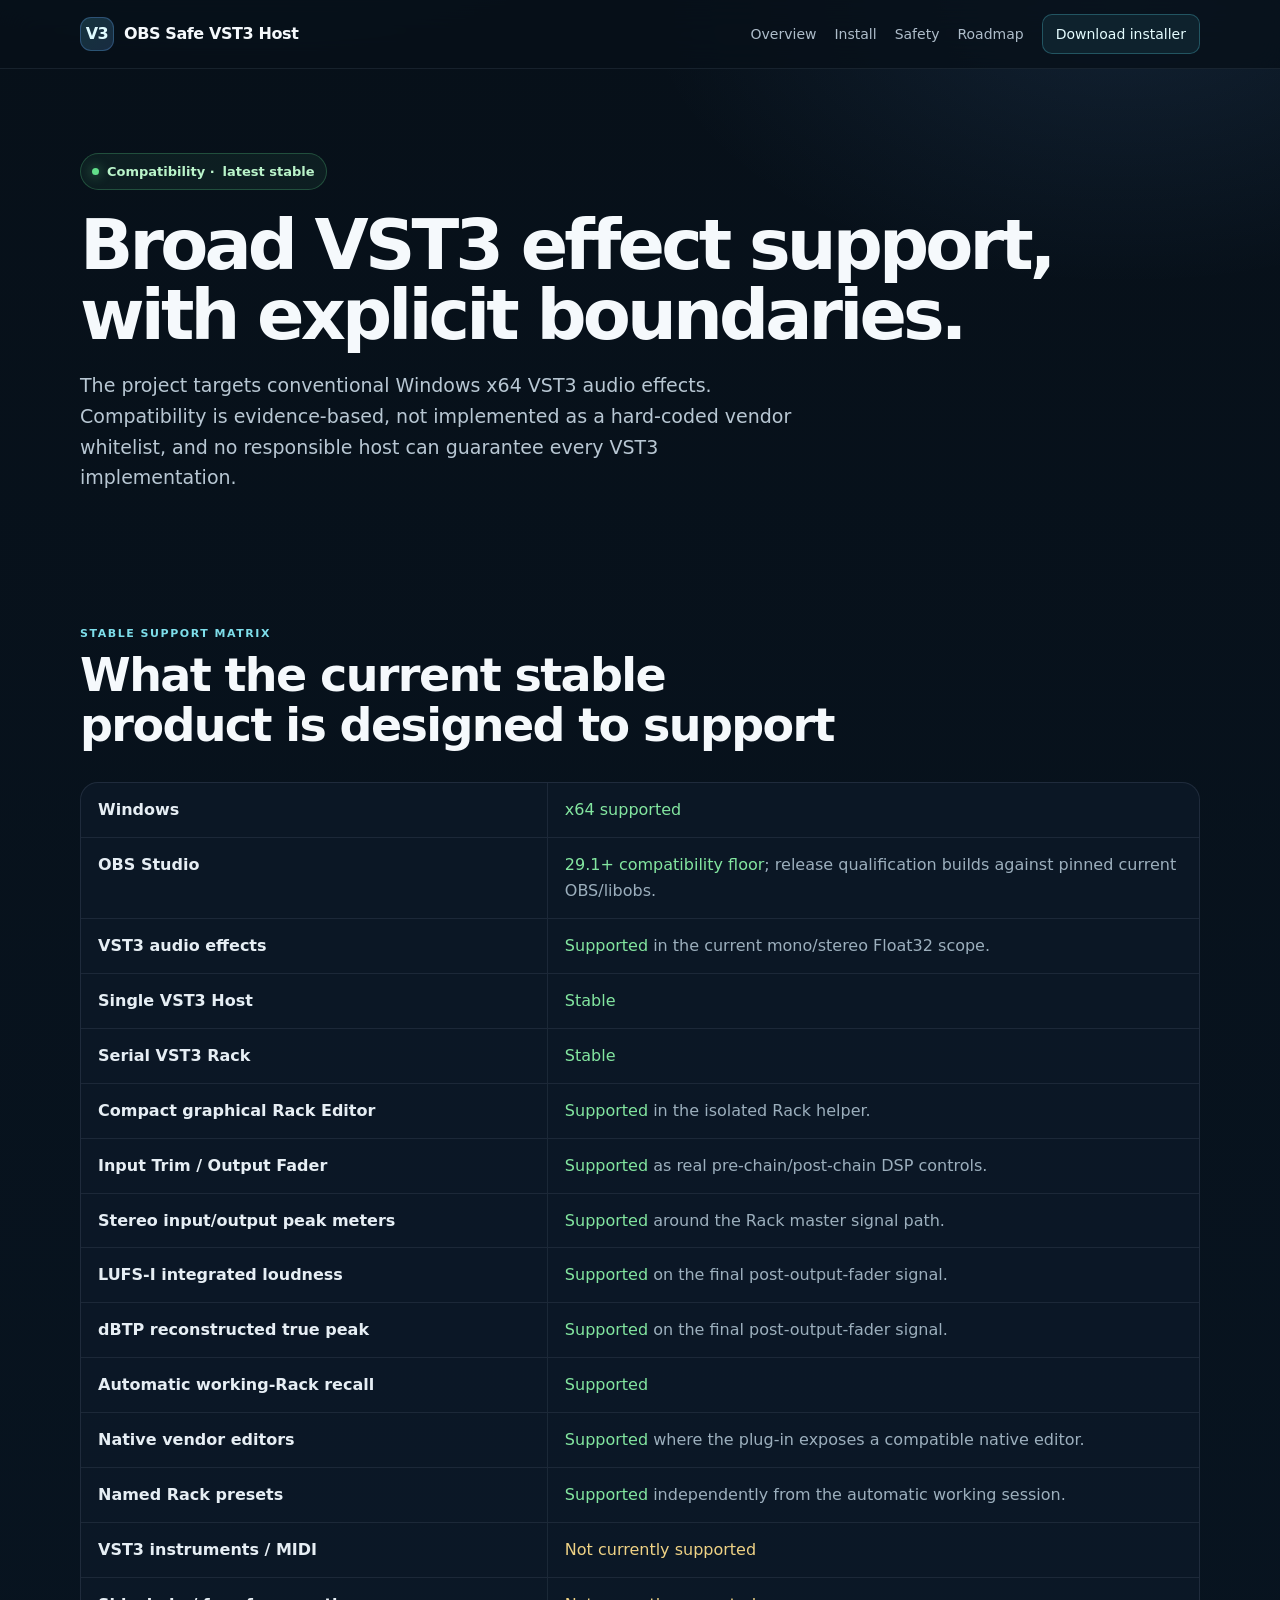
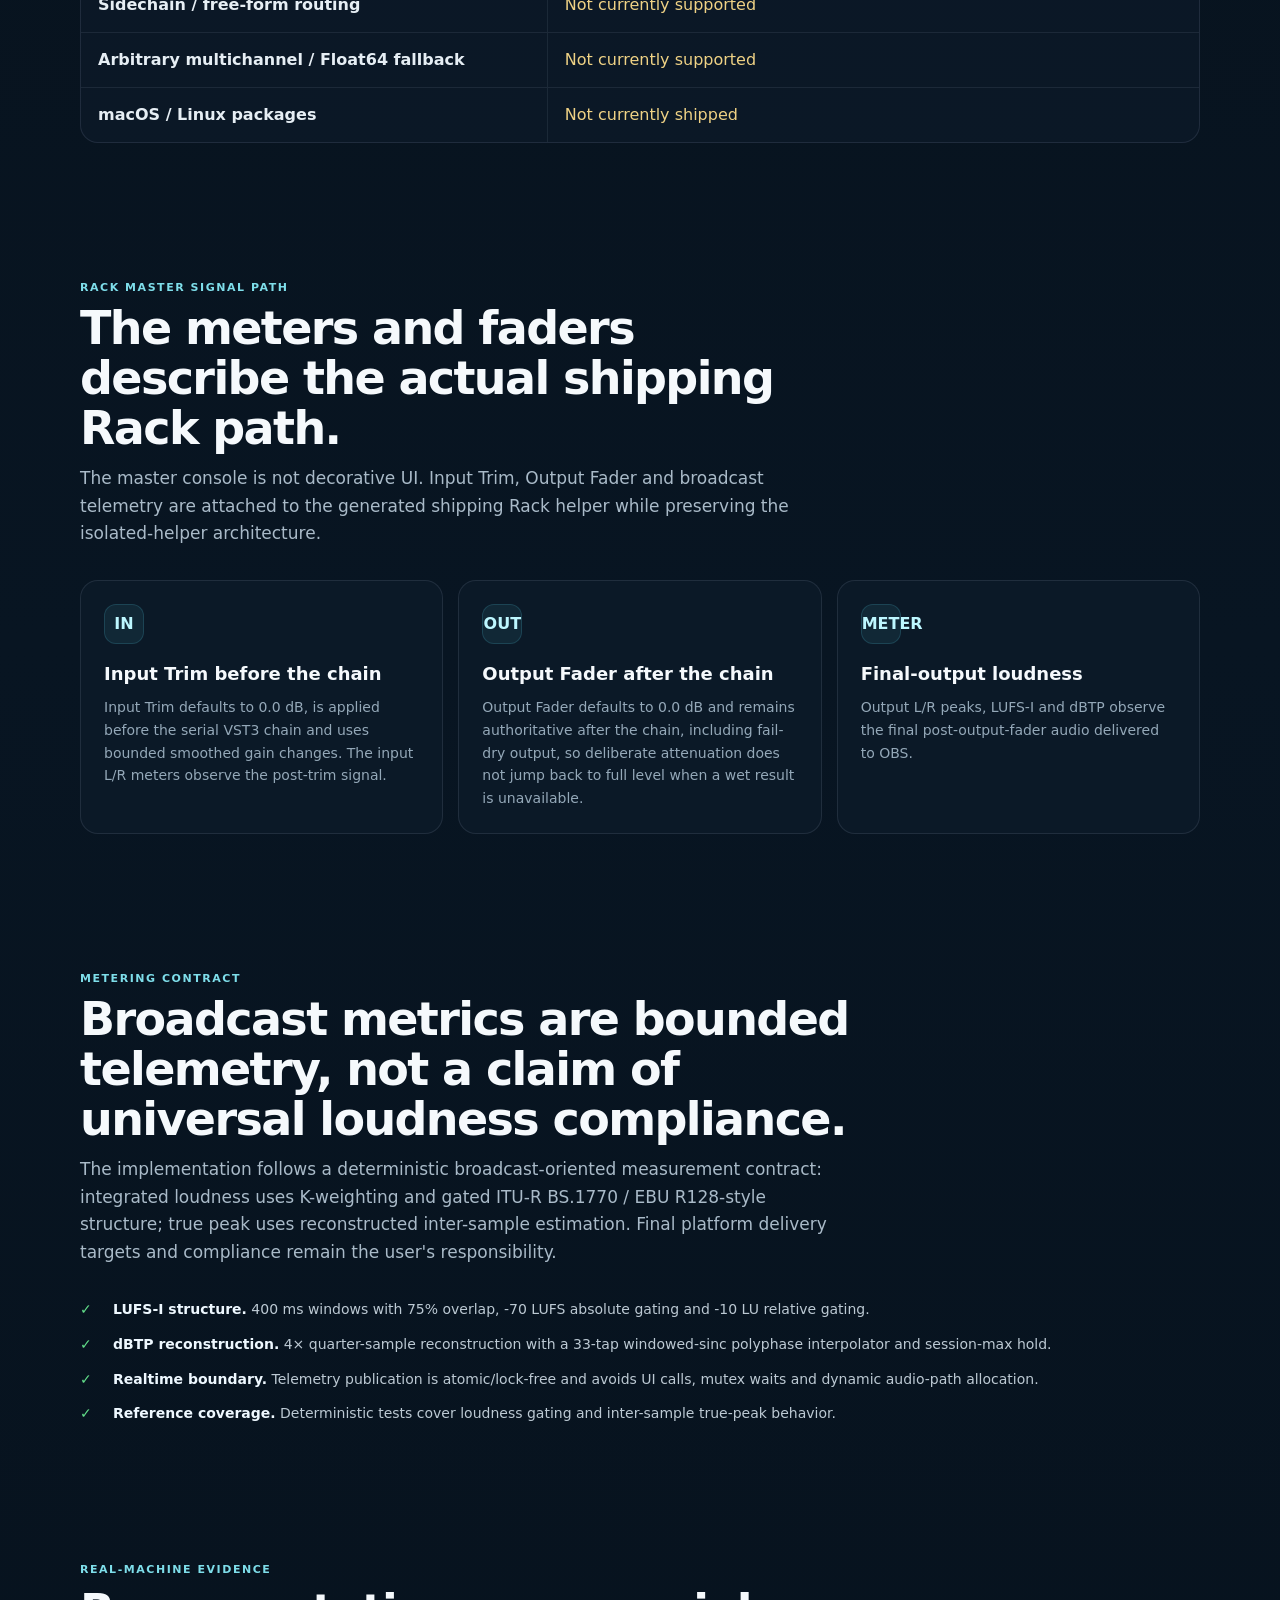
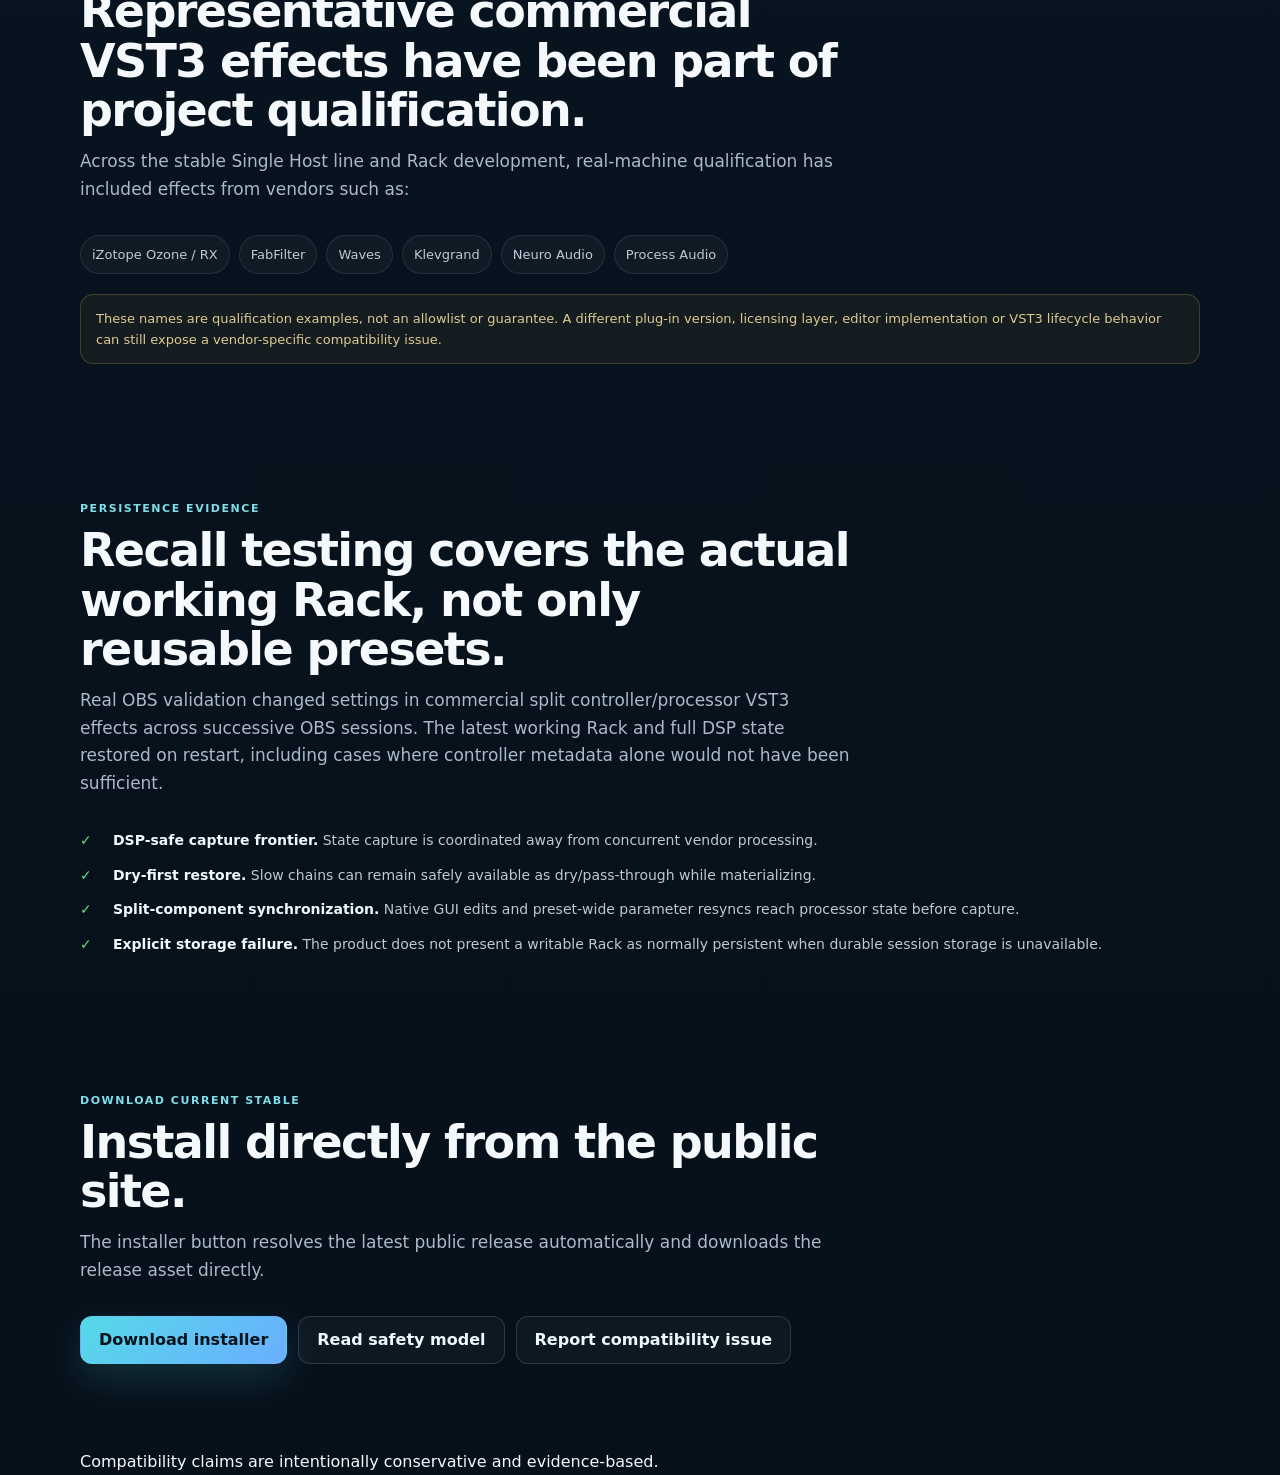
==== commit 3533c73d: "docs: synchronize compatibility page with latest stable download" ====
--- a/docs/compatibility.html
+++ b/docs/compatibility.html
@@ -3,65 +3,60 @@
 <head>
   <meta charset="utf-8"><meta name="viewport" content="width=device-width,initial-scale=1">
   <meta name="theme-color" content="#071019">
-  <title>VST3 Compatibility — OBS Safe VST3 Host v0.6.1</title>
-  <meta name="description" content="Compatibility scope for OBS Safe VST3 Host v0.6.1: Windows x64, OBS 29.1+, VST3 audio effects, Single Host, serial multi-effect Rack, Input Trim/Output Fader, LUFS-I/dBTP and automatic working-Rack recall.">
+  <title>VST3 Compatibility — OBS Safe VST3 Host</title>
+  <meta name="description" content="Current compatibility scope for OBS Safe VST3 Host: Windows x64, OBS 29.1+, VST3 audio effects, Single Host, serial multi-effect Rack, Input Trim/Output Fader, LUFS-I/dBTP and automatic working-Rack recall.">
   <link rel="canonical" href="https://masarray.github.io/obs-vst3/compatibility.html">
   <link rel="stylesheet" href="site.css">
+  <script defer src="release-sync.js"></script>
 </head>
 <body>
-<header class="nav"><div class="wrap navin"><a class="brand" href="./"><span class="mark">V3</span><span>OBS Safe VST3 Host</span></a><nav class="navlinks"><a href="./">Overview</a><a href="install.html">Install</a><a href="safety.html">Safety</a><a href="roadmap.html">Roadmap</a><a class="navcta" href="https://github.com/masarray/obs-vst3/releases/latest">Download v0.6.1</a></nav></div></header>
+<header class="nav"><div class="wrap navin"><a class="brand" href="./"><span class="mark">V3</span><span>OBS Safe VST3 Host</span></a><nav class="navlinks"><a href="./">Overview</a><a href="install.html">Install</a><a href="safety.html">Safety</a><a href="roadmap.html">Roadmap</a><a class="navcta" data-download="installer" href="https://github.com/masarray/obs-vst3/releases/latest/download/OBS-Safe-VST3-Host-Setup-x64.exe">Download installer</a></nav></div></header>
 <main>
-<section class="hero"><div class="wrap"><div class="eyebrow"><span class="pulse"></span> Compatibility · v0.6.1 stable</div><h1>Broad VST3 effect support, with explicit boundaries.</h1><p class="lead">The project targets conventional Windows x64 VST3 audio effects. Compatibility is evidence-based, not implemented as a hard-coded vendor whitelist, and no responsible host can guarantee every VST3 implementation.</p></div></section>
-<section><div class="wrap"><div class="sectionHead"><div class="kicker">Stable support matrix</div><h2>What v0.6.1 is designed to support</h2></div><div class="compat">
+<section class="hero"><div class="wrap"><div class="eyebrow"><span class="pulse"></span> Compatibility · <span data-release-version>latest stable</span></div><h1>Broad VST3 effect support, with explicit boundaries.</h1><p class="lead">The project targets conventional Windows x64 VST3 audio effects. Compatibility is evidence-based, not implemented as a hard-coded vendor whitelist, and no responsible host can guarantee every VST3 implementation.</p></div></section>
+
+<section><div class="wrap"><div class="sectionHead"><div class="kicker">Stable support matrix</div><h2>What the current stable product is designed to support</h2></div><div class="compat">
 <div class="row"><div>Windows</div><div><span class="yes">x64 supported</span></div></div>
 <div class="row"><div>OBS Studio</div><div><span class="yes">29.1+ compatibility floor</span>; release qualification builds against pinned current OBS/libobs.</div></div>
 <div class="row"><div>VST3 audio effects</div><div><span class="yes">Supported</span> in the current mono/stereo Float32 scope.</div></div>
 <div class="row"><div>Single VST3 Host</div><div><span class="yes">Stable</span></div></div>
 <div class="row"><div>Serial VST3 Rack</div><div><span class="yes">Stable</span></div></div>
 <div class="row"><div>Compact graphical Rack Editor</div><div><span class="yes">Supported</span> in the isolated Rack helper.</div></div>
-<div class="row"><div>Input Trim / Output Fader</div><div><span class="yes">Supported in v0.6.1</span> as real pre-chain/post-chain DSP controls.</div></div>
+<div class="row"><div>Input Trim / Output Fader</div><div><span class="yes">Supported</span> as real pre-chain/post-chain DSP controls.</div></div>
 <div class="row"><div>Stereo input/output peak meters</div><div><span class="yes">Supported</span> around the Rack master signal path.</div></div>
 <div class="row"><div>LUFS-I integrated loudness</div><div><span class="yes">Supported</span> on the final post-output-fader signal.</div></div>
 <div class="row"><div>dBTP reconstructed true peak</div><div><span class="yes">Supported</span> on the final post-output-fader signal.</div></div>
-<div class="row"><div>Flicker-resistant topology presentation</div><div><span class="yes">Supported in v0.6.1</span></div></div>
-<div class="row"><div>Automatic working-Rack recall</div><div><span class="yes">Supported in v0.6.1</span></div></div>
+<div class="row"><div>Automatic working-Rack recall</div><div><span class="yes">Supported</span></div></div>
 <div class="row"><div>Native vendor editors</div><div><span class="yes">Supported</span> where the plug-in exposes a compatible native editor.</div></div>
 <div class="row"><div>Named Rack presets</div><div><span class="yes">Supported</span> independently from the automatic working session.</div></div>
-<div class="row"><div>VST3 instruments / MIDI</div><div><span class="warnTxt">Not in v0.6.1</span></div></div>
-<div class="row"><div>Sidechain / free-form routing</div><div><span class="warnTxt">Not in v0.6.1</span></div></div>
-<div class="row"><div>Arbitrary multichannel / Float64 fallback</div><div><span class="warnTxt">Not in v0.6.1</span></div></div>
+<div class="row"><div>VST3 instruments / MIDI</div><div><span class="warnTxt">Not currently supported</span></div></div>
+<div class="row"><div>Sidechain / free-form routing</div><div><span class="warnTxt">Not currently supported</span></div></div>
+<div class="row"><div>Arbitrary multichannel / Float64 fallback</div><div><span class="warnTxt">Not currently supported</span></div></div>
 <div class="row"><div>macOS / Linux packages</div><div><span class="warnTxt">Not currently shipped</span></div></div>
 </div></div></section>
-<section><div class="wrap"><div class="sectionHead"><div class="kicker">Rack master signal path</div><h2>The meters and faders describe the actual shipping Rack path.</h2><p>v0.6.1 does not treat the master console as decorative UI. Input Trim, Output Fader and broadcast telemetry are attached to the generated shipping Rack helper while preserving the isolated-helper architecture.</p></div><div class="grid3">
+
+<section><div class="wrap"><div class="sectionHead"><div class="kicker">Rack master signal path</div><h2>The meters and faders describe the actual shipping Rack path.</h2><p>The master console is not decorative UI. Input Trim, Output Fader and broadcast telemetry are attached to the generated shipping Rack helper while preserving the isolated-helper architecture.</p></div><div class="grid3">
 <article class="card"><div class="icon">IN</div><h3>Input Trim before the chain</h3><p>Input Trim defaults to 0.0 dB, is applied before the serial VST3 chain and uses bounded smoothed gain changes. The input L/R meters observe the post-trim signal.</p></article>
 <article class="card"><div class="icon">OUT</div><h3>Output Fader after the chain</h3><p>Output Fader defaults to 0.0 dB and remains authoritative after the chain, including fail-dry output, so deliberate attenuation does not jump back to full level when a wet result is unavailable.</p></article>
 <article class="card"><div class="icon">METER</div><h3>Final-output loudness</h3><p>Output L/R peaks, LUFS-I and dBTP observe the final post-output-fader audio delivered to OBS.</p></article>
 </div></div></section>
-<section><div class="wrap"><div class="sectionHead"><div class="kicker">Metering contract</div><h2>Broadcast metrics are bounded telemetry, not a claim of universal loudness compliance.</h2><p>The implementation follows a deterministic broadcast-oriented measurement contract: integrated loudness uses K-weighting and gated ITU-R BS.1770 / EBU R128-style structure; true peak uses reconstructed inter-sample estimation. These meters help operators understand the Rack output, but final platform delivery targets and compliance remain the user's responsibility.</p></div><div class="ticks">
+
+<section><div class="wrap"><div class="sectionHead"><div class="kicker">Metering contract</div><h2>Broadcast metrics are bounded telemetry, not a claim of universal loudness compliance.</h2><p>The implementation follows a deterministic broadcast-oriented measurement contract: integrated loudness uses K-weighting and gated ITU-R BS.1770 / EBU R128-style structure; true peak uses reconstructed inter-sample estimation. Final platform delivery targets and compliance remain the user's responsibility.</p></div><div class="ticks">
 <div class="tick"><span>✓</span><div><b>LUFS-I structure.</b> 400 ms windows with 75% overlap, -70 LUFS absolute gating and -10 LU relative gating.</div></div>
 <div class="tick"><span>✓</span><div><b>dBTP reconstruction.</b> 4× quarter-sample reconstruction with a 33-tap windowed-sinc polyphase interpolator and session-max hold.</div></div>
 <div class="tick"><span>✓</span><div><b>Realtime boundary.</b> Telemetry publication is atomic/lock-free and avoids UI calls, mutex waits and dynamic audio-path allocation.</div></div>
-<div class="tick"><span>✓</span><div><b>Reference coverage.</b> Deterministic tests include a -20 dBFS 1 kHz stereo loudness reference, trailing-silence gating and an inter-sample true-peak case.</div></div>
+<div class="tick"><span>✓</span><div><b>Reference coverage.</b> Deterministic tests cover loudness gating and inter-sample true-peak behavior.</div></div>
 </div></div></section>
+
 <section><div class="wrap"><div class="sectionHead"><div class="kicker">Real-machine evidence</div><h2>Representative commercial VST3 effects have been part of project qualification.</h2><p>Across the stable Single Host line and Rack development, real-machine qualification has included effects from vendors such as:</p></div><div class="brands"><span class="brandPill">iZotope Ozone / RX</span><span class="brandPill">FabFilter</span><span class="brandPill">Waves</span><span class="brandPill">Klevgrand</span><span class="brandPill">Neuro Audio</span><span class="brandPill">Process Audio</span></div><div class="notice" style="margin-top:20px">These names are qualification examples, not an allowlist or guarantee. A different plug-in version, licensing layer, editor implementation or VST3 lifecycle behavior can still expose a vendor-specific compatibility issue.</div></div></section>
-<section><div class="wrap"><div class="sectionHead"><div class="kicker">v0.6.1 persistence evidence</div><h2>Recall testing covers the actual working Rack, not only reusable presets.</h2><p>Real OBS validation changed settings in commercial split controller/processor VST3 effects across three successive OBS sessions. The latest working Rack and full DSP state restored on each restart, including cases where controller metadata alone would not have been sufficient.</p></div><div class="ticks">
+
+<section><div class="wrap"><div class="sectionHead"><div class="kicker">Persistence evidence</div><h2>Recall testing covers the actual working Rack, not only reusable presets.</h2><p>Real OBS validation changed settings in commercial split controller/processor VST3 effects across successive OBS sessions. The latest working Rack and full DSP state restored on restart, including cases where controller metadata alone would not have been sufficient.</p></div><div class="ticks">
 <div class="tick"><span>✓</span><div><b>DSP-safe capture frontier.</b> State capture is coordinated away from concurrent vendor processing.</div></div>
-<div class="tick"><span>✓</span><div><b>Dry-first restore.</b> Slow chains do not have to finish materializing before the Rack can remain safely available as dry/pass-through.</div></div>
+<div class="tick"><span>✓</span><div><b>Dry-first restore.</b> Slow chains can remain safely available as dry/pass-through while materializing.</div></div>
 <div class="tick"><span>✓</span><div><b>Split-component synchronization.</b> Native GUI edits and preset-wide parameter resyncs reach processor state before capture.</div></div>
 <div class="tick"><span>✓</span><div><b>Explicit storage failure.</b> The product does not present a writable Rack as normally persistent when durable session storage is unavailable.</div></div>
 </div></div></section>
-<section><div class="wrap"><div class="sectionHead"><div class="kicker">Rack behavior</div><h2>v0.6.1 Rack scope is intentionally serial.</h2></div><div class="grid3">
-<article class="card"><div class="icon">FX</div><h3>Effects only</h3><p>Normal audio effects are eligible. Explicit instrument-only classes are not exposed as today's insert-effect workflow.</p></article>
-<article class="card"><div class="icon">2CH</div><h3>Mono / stereo</h3><p>The stable scope is mono/stereo Float32. Advanced bus layouts and Float64 are future work.</p></article>
-<article class="card"><div class="icon">→</div><h3>Serial lane</h3><p>Rack slots process in a defined serial order. Sidechain, arbitrary graph routing and parallel patchbay behavior are deliberately outside v0.6.1.</p></article>
-</div></div></section>
-<section><div class="wrap"><div class="sectionHead"><div class="kicker">When a plug-in is missing or unhealthy</div><h2>Compatibility failure should remain understandable and bounded.</h2></div><div class="ticks">
-<div class="tick"><span>✓</span><div><b>Missing Rack plug-ins can remain placeholders.</b> The saved Rack definition does not need to be destructively rewritten just because a VST3 is temporarily unavailable.</div></div>
-<div class="tick"><span>✓</span><div><b>Invalid preset loads do not replace the current working Rack.</b></div></div>
-<div class="tick"><span>✓</span><div><b>Unavailable wet results fall back to dry/pass-through audio</b> under the product's bounded realtime policy, with the Rack Output Fader still applied.</div></div>
-<div class="tick"><span>✓</span><div><b>Scanning is isolated from OBS</b> so normal candidate discovery does not intentionally load every third-party module into the broadcast process.</div></div>
-</div></div></section>
-<section><div class="wrap"><div class="sectionHead"><div class="kicker">Report a compatibility problem</div><h2>Good reports become better regression tests.</h2><p>Include Windows version, OBS version, exact VST3 product/version, Single Host vs Rack, reproduction steps, expected/actual behavior and relevant OBS logs. Do not attach commercial plug-in binaries unless their license explicitly permits redistribution.</p></div><div class="actions"><a class="btn primary" href="https://github.com/masarray/obs-vst3/issues">Open a GitHub issue</a><a class="btn secondary" href="safety.html">Read safety model</a></div></div></section>
+
+<section><div class="wrap"><div class="sectionHead"><div class="kicker">Download current stable</div><h2>Install directly from the public site.</h2><p>The installer button resolves the latest public release automatically and downloads the release asset directly.</p></div><div class="actions"><a class="btn primary" data-download="installer" href="https://github.com/masarray/obs-vst3/releases/latest/download/OBS-Safe-VST3-Host-Setup-x64.exe">Download installer</a><a class="btn secondary" href="safety.html">Read safety model</a><a class="btn secondary" href="https://github.com/masarray/obs-vst3/issues">Report compatibility issue</a></div></div></section>
 </main>
 <footer><div class="wrap">Compatibility claims are intentionally conservative and evidence-based.</div></footer>
 </body></html>
